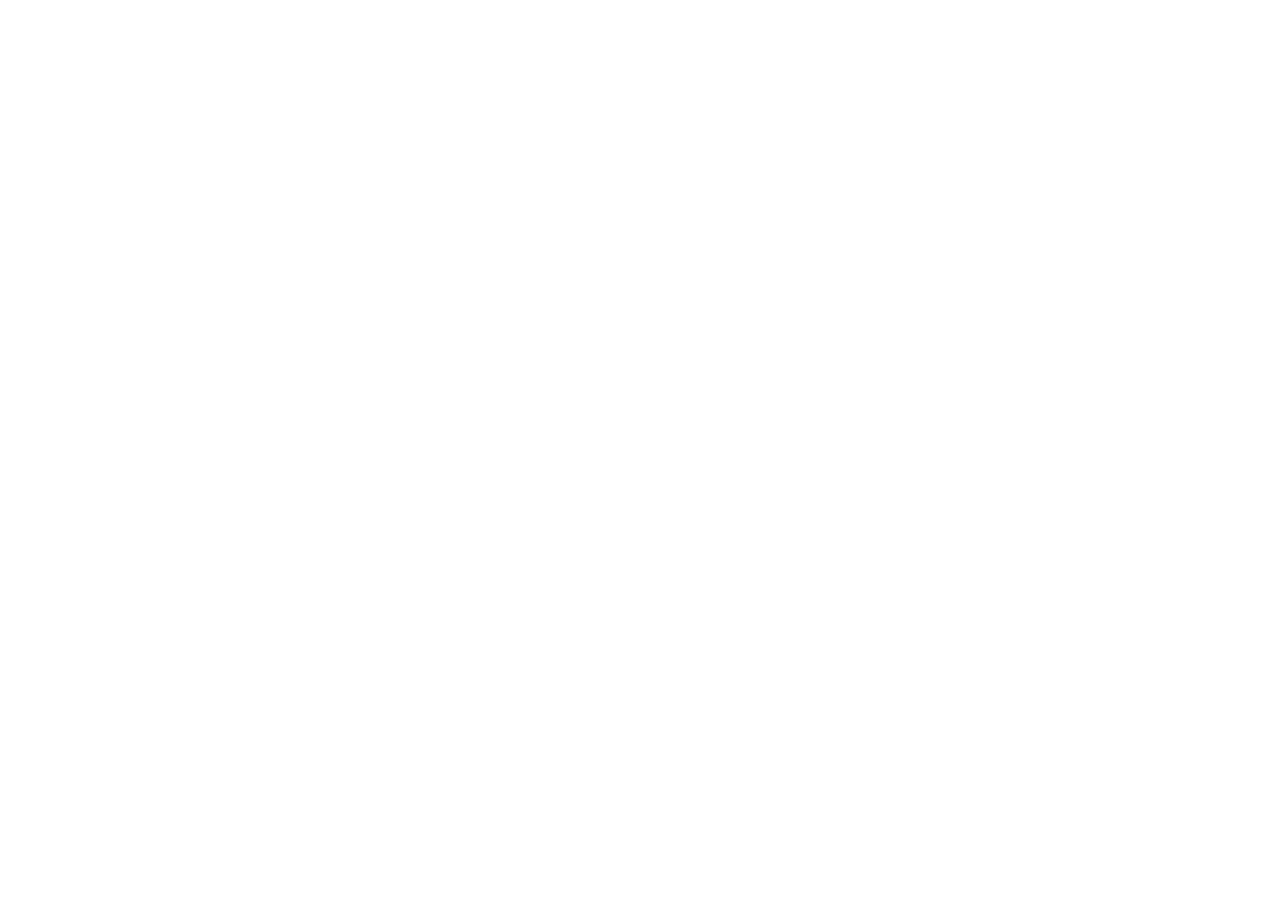
==== index.html @ 1f39a87c "init project" ====
<!DOCTYPE html>
<html lang="en">

<head>
    <meta charset="UTF-8">
    <meta http-equiv="X-UA-Compatible" content="IE=edge">
    <meta name="viewport" content="width=device-width, initial-scale=1.0">
    <title>Document</title>
</head>

<body>

</body>

</html>
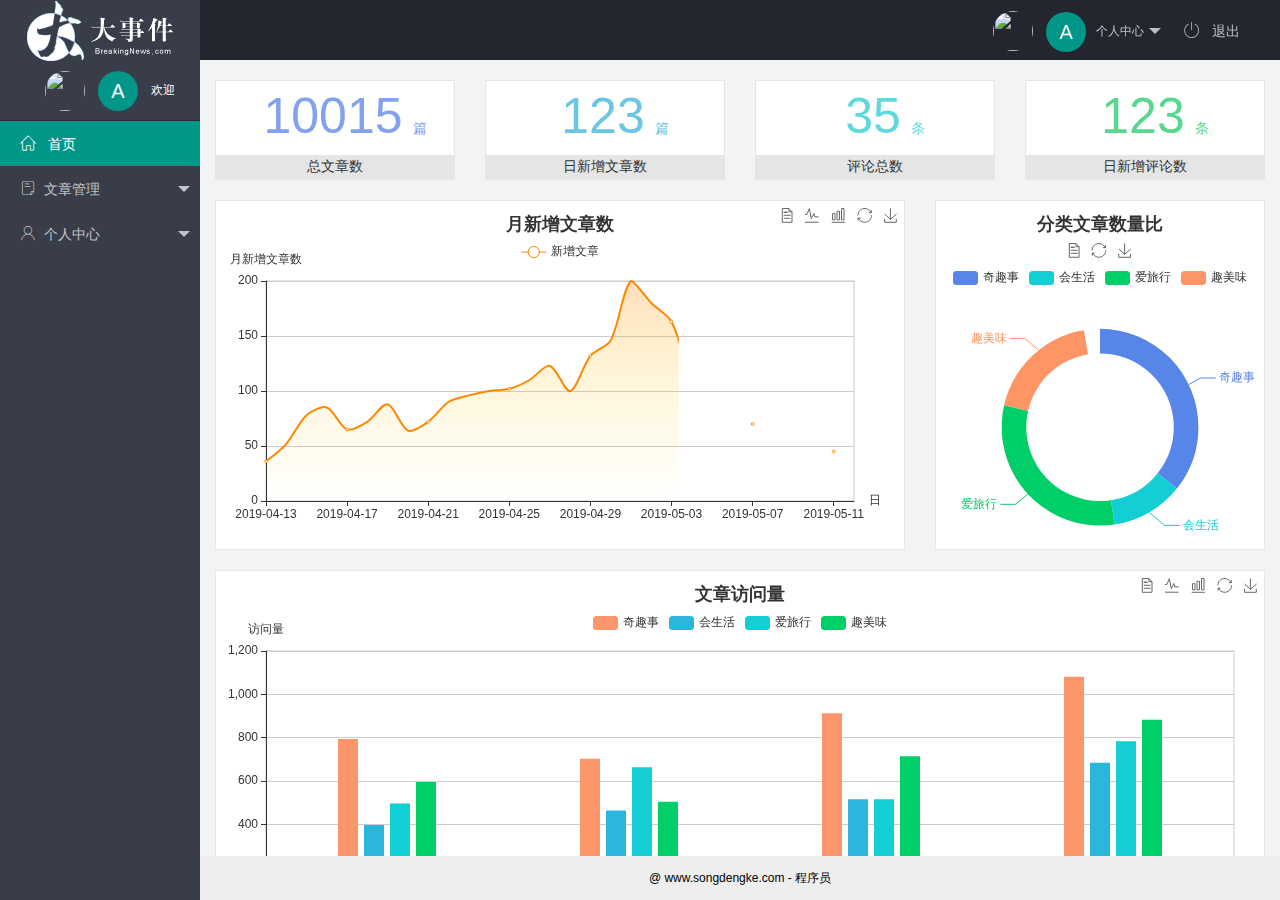
==== commit a8403ad7: "完成了主页功能的开发" ====
--- a/index.html
+++ b/index.html
@@ -5,11 +5,89 @@
     <meta charset="UTF-8">
     <meta http-equiv="X-UA-Compatible" content="IE=edge">
     <meta name="viewport" content="width=device-width, initial-scale=1.0">
-    <title>Document</title>
+    <title>后台主页</title>
+    <!-- 导入layui的样式表 -->
+    <link rel="stylesheet" href="./assets/lib/layui/css/layui.css">
+    <!-- 导入字体图标 -->
+    <link rel="stylesheet" href="./assets/fonts/iconfont.css">
+    <!-- 导入自己的样式表 -->
+    <link rel="stylesheet" href="./assets/css/index.css">
+
 </head>
 
 <body>
+    <div class="layui-layout layui-layout-admin">
+        <div class="layui-header">
+            <div class="layui-logo layui-hide-xs layui-bg-black"><img src="./assets/images/logo.png" alt=""></div>
+            <!-- 头部区域（可配合layui 已有的水平导航） -->
 
+            <ul class="layui-nav layui-layout-right">
+                <li class="layui-nav-item layui-hide layui-show-md-inline-block">
+                    <a href="javascript:;" class="userinfo">
+                        <img src="//tva1.sinaimg.cn/crop.0.0.118.118.180/5db11ff4gw1e77d3nqrv8j203b03cweg.jpg" class="layui-nav-img">
+                        <span class="text-avatar">A</span>个人中心
+
+                    </a>
+                    <dl class="layui-nav-child">
+                        <dd><a href="">基本资料</a></dd>
+                        <dd><a href="">更换头像</a></dd>
+                        <dd><a href="">重置密码</a></dd>
+                    </dl>
+                </li>
+                <li class="layui-nav-item" lay-header-event="menuRight" lay-unselect>
+                    <a href="javascript:;" id="btnLogout"><span class="iconfont icon-tuichu"></span> 退出</a>
+                </li>
+            </ul>
+        </div>
+
+        <div class="layui-side layui-bg-black">
+            <div class="layui-side-scroll">
+                <div class="userinfo">
+                    <img src="//tva1.sinaimg.cn/crop.0.0.118.118.180/5db11ff4gw1e77d3nqrv8j203b03cweg.jpg" class="layui-nav-img">
+                    <span class="text-avatar">A</span>
+                    <span id="welcome">欢迎</span>
+                </div>
+                <!-- 左侧导航区域（可配合layui已有的垂直导航） -->
+                <ul class="layui-nav layui-nav-tree" lay-shrink="all">
+                    <li class="layui-nav-item layui-this"><a href="./home/dashboard.html" target="fm"><span class="iconfont icon-home"> </span>首页</a></li>
+                    <li class="layui-nav-item">
+                        <a class="" href="javascript:;"><span class="iconfont icon-16"></span>文章管理</a>
+                        <dl class="layui-nav-child">
+                            <dd><a href="javascript:;"><i class="layui-icon layui-icon-app"></i>文章类别</a></dd>
+                            <dd><a href="javascript:;"><i class="layui-icon layui-icon-app"></i>文章列表</a></dd>
+                            <dd><a href="javascript:;"><i class="layui-icon layui-icon-app"></i>发布文章</a></dd>
+                        </dl>
+                    </li>
+                    <li class="layui-nav-item">
+                        <a href="javascript:;"><span class="iconfont icon-user"></span>个人中心</a>
+                        <dl class="layui-nav-child">
+                            <dd><a href="javascript:;"><i class="layui-icon layui-icon-username"></i>基本资料</a></dd>
+                            <dd><a href="javascript:;"><i class="layui-icon layui-icon-picture"></i>更换头像</a></dd>
+                            <dd><a href="javascript:;"><i class="layui-icon layui-icon-auz"></i>重置密码</a></dd>
+                        </dl>
+                    </li>
+                </ul>
+            </div>
+        </div>
+
+        <div class="layui-body">
+            <!-- 内容主体区域 -->
+            <iframe name="fm" src="./home/dashboard.html" frameborder="0"></iframe>
+        </div>
+
+        <div class="layui-footer">
+            <!-- 底部固定区域 -->
+            @ www.songdengke.com - 程序员
+        </div>
+    </div>
+    <!-- 导入layui js文件 -->
+    <script src="./assets/lib/layui/layui.all.js"></script>
+    <!-- 导入jquery -->
+    <script src="./assets/lib/jquery.js"></script>
+    <!-- 导入自己封装baseApi -->
+    <script src="./assets/js/baseApi.js"></script>
+    <!-- 导入自己的js文件 -->
+    <script src="./assets/js/index.js"></script>
 </body>
 
 </html>--- a/assets/lib/layui/css/layui.css
+++ b/assets/lib/layui/css/layui.css
@@ -0,0 +1,2 @@
+/** layui-v2.5.5 MIT License By https://www.layui.com */
+ .layui-inline,img{display:inline-block;vertical-align:middle}h1,h2,h3,h4,h5,h6{font-weight:400}.layui-edge,.layui-header,.layui-inline,.layui-main{position:relative}.layui-body,.layui-edge,.layui-elip{overflow:hidden}.layui-btn,.layui-edge,.layui-inline,img{vertical-align:middle}.layui-btn,.layui-disabled,.layui-icon,.layui-unselect{-moz-user-select:none;-webkit-user-select:none;-ms-user-select:none}.layui-elip,.layui-form-checkbox span,.layui-form-pane .layui-form-label{text-overflow:ellipsis;white-space:nowrap}.layui-breadcrumb,.layui-tree-btnGroup{visibility:hidden}blockquote,body,button,dd,div,dl,dt,form,h1,h2,h3,h4,h5,h6,input,li,ol,p,pre,td,textarea,th,ul{margin:0;padding:0;-webkit-tap-highlight-color:rgba(0,0,0,0)}a:active,a:hover{outline:0}img{border:none}li{list-style:none}table{border-collapse:collapse;border-spacing:0}h4,h5,h6{font-size:100%}button,input,optgroup,option,select,textarea{font-family:inherit;font-size:inherit;font-style:inherit;font-weight:inherit;outline:0}pre{white-space:pre-wrap;white-space:-moz-pre-wrap;white-space:-pre-wrap;white-space:-o-pre-wrap;word-wrap:break-word}body{line-height:24px;font:14px Helvetica Neue,Helvetica,PingFang SC,Tahoma,Arial,sans-serif}hr{height:1px;margin:10px 0;border:0;clear:both}a{color:#333;text-decoration:none}a:hover{color:#777}a cite{font-style:normal;*cursor:pointer}.layui-border-box,.layui-border-box *{box-sizing:border-box}.layui-box,.layui-box *{box-sizing:content-box}.layui-clear{clear:both;*zoom:1}.layui-clear:after{content:'\20';clear:both;*zoom:1;display:block;height:0}.layui-inline{*display:inline;*zoom:1}.layui-edge{display:inline-block;width:0;height:0;border-width:6px;border-style:dashed;border-color:transparent}.layui-edge-top{top:-4px;border-bottom-color:#999;border-bottom-style:solid}.layui-edge-right{border-left-color:#999;border-left-style:solid}.layui-edge-bottom{top:2px;border-top-color:#999;border-top-style:solid}.layui-edge-left{border-right-color:#999;border-right-style:solid}.layui-disabled,.layui-disabled:hover{color:#d2d2d2!important;cursor:not-allowed!important}.layui-circle{border-radius:100%}.layui-show{display:block!important}.layui-hide{display:none!important}@font-face{font-family:layui-icon;src:url(../font/iconfont.eot?v=250);src:url(../font/iconfont.eot?v=250#iefix) format('embedded-opentype'),url(../font/iconfont.woff2?v=250) format('woff2'),url(../font/iconfont.woff?v=250) format('woff'),url(../font/iconfont.ttf?v=250) format('truetype'),url(../font/iconfont.svg?v=250#layui-icon) format('svg')}.layui-icon{font-family:layui-icon!important;font-size:16px;font-style:normal;-webkit-font-smoothing:antialiased;-moz-osx-font-smoothing:grayscale}.layui-icon-reply-fill:before{content:"\e611"}.layui-icon-set-fill:before{content:"\e614"}.layui-icon-menu-fill:before{content:"\e60f"}.layui-icon-search:before{content:"\e615"}.layui-icon-share:before{content:"\e641"}.layui-icon-set-sm:before{content:"\e620"}.layui-icon-engine:before{content:"\e628"}.layui-icon-close:before{content:"\1006"}.layui-icon-close-fill:before{content:"\1007"}.layui-icon-chart-screen:before{content:"\e629"}.layui-icon-star:before{content:"\e600"}.layui-icon-circle-dot:before{content:"\e617"}.layui-icon-chat:before{content:"\e606"}.layui-icon-release:before{content:"\e609"}.layui-icon-list:before{content:"\e60a"}.layui-icon-chart:before{content:"\e62c"}.layui-icon-ok-circle:before{content:"\1005"}.layui-icon-layim-theme:before{content:"\e61b"}.layui-icon-table:before{content:"\e62d"}.layui-icon-right:before{content:"\e602"}.layui-icon-left:before{content:"\e603"}.layui-icon-cart-simple:before{content:"\e698"}.layui-icon-face-cry:before{content:"\e69c"}.layui-icon-face-smile:before{content:"\e6af"}.layui-icon-survey:before{content:"\e6b2"}.layui-icon-tree:before{content:"\e62e"}.layui-icon-upload-circle:before{content:"\e62f"}.layui-icon-add-circle:before{content:"\e61f"}.layui-icon-download-circle:before{content:"\e601"}.layui-icon-templeate-1:before{content:"\e630"}.layui-icon-util:before{content:"\e631"}.layui-icon-face-surprised:before{content:"\e664"}.layui-icon-edit:before{content:"\e642"}.layui-icon-speaker:before{content:"\e645"}.layui-icon-down:before{content:"\e61a"}.layui-icon-file:before{content:"\e621"}.layui-icon-layouts:before{content:"\e632"}.layui-icon-rate-half:before{content:"\e6c9"}.layui-icon-add-circle-fine:before{content:"\e608"}.layui-icon-prev-circle:before{content:"\e633"}.layui-icon-read:before{content:"\e705"}.layui-icon-404:before{content:"\e61c"}.layui-icon-carousel:before{content:"\e634"}.layui-icon-help:before{content:"\e607"}.layui-icon-code-circle:before{content:"\e635"}.layui-icon-water:before{content:"\e636"}.layui-icon-username:before{content:"\e66f"}.layui-icon-find-fill:before{content:"\e670"}.layui-icon-about:before{content:"\e60b"}.layui-icon-location:before{content:"\e715"}.layui-icon-up:before{content:"\e619"}.layui-icon-pause:before{content:"\e651"}.layui-icon-date:before{content:"\e637"}.layui-icon-layim-uploadfile:before{content:"\e61d"}.layui-icon-delete:before{content:"\e640"}.layui-icon-play:before{content:"\e652"}.layui-icon-top:before{content:"\e604"}.layui-icon-friends:before{content:"\e612"}.layui-icon-refresh-3:before{content:"\e9aa"}.layui-icon-ok:before{content:"\e605"}.layui-icon-layer:before{content:"\e638"}.layui-icon-face-smile-fine:before{content:"\e60c"}.layui-icon-dollar:before{content:"\e659"}.layui-icon-group:before{content:"\e613"}.layui-icon-layim-download:before{content:"\e61e"}.layui-icon-picture-fine:before{content:"\e60d"}.layui-icon-link:before{content:"\e64c"}.layui-icon-diamond:before{content:"\e735"}.layui-icon-log:before{content:"\e60e"}.layui-icon-rate-solid:before{content:"\e67a"}.layui-icon-fonts-del:before{content:"\e64f"}.layui-icon-unlink:before{content:"\e64d"}.layui-icon-fonts-clear:before{content:"\e639"}.layui-icon-triangle-r:before{content:"\e623"}.layui-icon-circle:before{content:"\e63f"}.layui-icon-radio:before{content:"\e643"}.layui-icon-align-center:before{content:"\e647"}.layui-icon-align-right:before{content:"\e648"}.layui-icon-align-left:before{content:"\e649"}.layui-icon-loading-1:before{content:"\e63e"}.layui-icon-return:before{content:"\e65c"}.layui-icon-fonts-strong:before{content:"\e62b"}.layui-icon-upload:before{content:"\e67c"}.layui-icon-dialogue:before{content:"\e63a"}.layui-icon-video:before{content:"\e6ed"}.layui-icon-headset:before{content:"\e6fc"}.layui-icon-cellphone-fine:before{content:"\e63b"}.layui-icon-add-1:before{content:"\e654"}.layui-icon-face-smile-b:before{content:"\e650"}.layui-icon-fonts-html:before{content:"\e64b"}.layui-icon-form:before{content:"\e63c"}.layui-icon-cart:before{content:"\e657"}.layui-icon-camera-fill:before{content:"\e65d"}.layui-icon-tabs:before{content:"\e62a"}.layui-icon-fonts-code:before{content:"\e64e"}.layui-icon-fire:before{content:"\e756"}.layui-icon-set:before{content:"\e716"}.layui-icon-fonts-u:before{content:"\e646"}.layui-icon-triangle-d:before{content:"\e625"}.layui-icon-tips:before{content:"\e702"}.layui-icon-picture:before{content:"\e64a"}.layui-icon-more-vertical:before{content:"\e671"}.layui-icon-flag:before{content:"\e66c"}.layui-icon-loading:before{content:"\e63d"}.layui-icon-fonts-i:before{content:"\e644"}.layui-icon-refresh-1:before{content:"\e666"}.layui-icon-rmb:before{content:"\e65e"}.layui-icon-home:before{content:"\e68e"}.layui-icon-user:before{content:"\e770"}.layui-icon-notice:before{content:"\e667"}.layui-icon-login-weibo:before{content:"\e675"}.layui-icon-voice:before{content:"\e688"}.layui-icon-upload-drag:before{content:"\e681"}.layui-icon-login-qq:before{content:"\e676"}.layui-icon-snowflake:before{content:"\e6b1"}.layui-icon-file-b:before{content:"\e655"}.layui-icon-template:before{content:"\e663"}.layui-icon-auz:before{content:"\e672"}.layui-icon-console:before{content:"\e665"}.layui-icon-app:before{content:"\e653"}.layui-icon-prev:before{content:"\e65a"}.layui-icon-website:before{content:"\e7ae"}.layui-icon-next:before{content:"\e65b"}.layui-icon-component:before{content:"\e857"}.layui-icon-more:before{content:"\e65f"}.layui-icon-login-wechat:before{content:"\e677"}.layui-icon-shrink-right:before{content:"\e668"}.layui-icon-spread-left:before{content:"\e66b"}.layui-icon-camera:before{content:"\e660"}.layui-icon-note:before{content:"\e66e"}.layui-icon-refresh:before{content:"\e669"}.layui-icon-female:before{content:"\e661"}.layui-icon-male:before{content:"\e662"}.layui-icon-password:before{content:"\e673"}.layui-icon-senior:before{content:"\e674"}.layui-icon-theme:before{content:"\e66a"}.layui-icon-tread:before{content:"\e6c5"}.layui-icon-praise:before{content:"\e6c6"}.layui-icon-star-fill:before{content:"\e658"}.layui-icon-rate:before{content:"\e67b"}.layui-icon-template-1:before{content:"\e656"}.layui-icon-vercode:before{content:"\e679"}.layui-icon-cellphone:before{content:"\e678"}.layui-icon-screen-full:before{content:"\e622"}.layui-icon-screen-restore:before{content:"\e758"}.layui-icon-cols:before{content:"\e610"}.layui-icon-export:before{content:"\e67d"}.layui-icon-print:before{content:"\e66d"}.layui-icon-slider:before{content:"\e714"}.layui-icon-addition:before{content:"\e624"}.layui-icon-subtraction:before{content:"\e67e"}.layui-icon-service:before{content:"\e626"}.layui-icon-transfer:before{content:"\e691"}.layui-main{width:1140px;margin:0 auto}.layui-header{z-index:1000;height:60px}.layui-header a:hover{transition:all .5s;-webkit-transition:all .5s}.layui-side{position:fixed;left:0;top:0;bottom:0;z-index:999;width:200px;overflow-x:hidden}.layui-side-scroll{position:relative;width:220px;height:100%;overflow-x:hidden}.layui-body{position:absolute;left:200px;right:0;top:0;bottom:0;z-index:998;width:auto;overflow-y:auto;box-sizing:border-box}.layui-layout-body{overflow:hidden}.layui-layout-admin .layui-header{background-color:#23262E}.layui-layout-admin .layui-side{top:60px;width:200px;overflow-x:hidden}.layui-layout-admin .layui-body{position:fixed;top:60px;bottom:44px}.layui-layout-admin .layui-main{width:auto;margin:0 15px}.layui-layout-admin .layui-footer{position:fixed;left:200px;right:0;bottom:0;height:44px;line-height:44px;padding:0 15px;background-color:#eee}.layui-layout-admin .layui-logo{position:absolute;left:0;top:0;width:200px;height:100%;line-height:60px;text-align:center;color:#009688;font-size:16px}.layui-layout-admin .layui-header .layui-nav{background:0 0}.layui-layout-left{position:absolute!important;left:200px;top:0}.layui-layout-right{position:absolute!important;right:0;top:0}.layui-container{position:relative;margin:0 auto;padding:0 15px;box-sizing:border-box}.layui-fluid{position:relative;margin:0 auto;padding:0 15px}.layui-row:after,.layui-row:before{content:'';display:block;clear:both}.layui-col-lg1,.layui-col-lg10,.layui-col-lg11,.layui-col-lg12,.layui-col-lg2,.layui-col-lg3,.layui-col-lg4,.layui-col-lg5,.layui-col-lg6,.layui-col-lg7,.layui-col-lg8,.layui-col-lg9,.layui-col-md1,.layui-col-md10,.layui-col-md11,.layui-col-md12,.layui-col-md2,.layui-col-md3,.layui-col-md4,.layui-col-md5,.layui-col-md6,.layui-col-md7,.layui-col-md8,.layui-col-md9,.layui-col-sm1,.layui-col-sm10,.layui-col-sm11,.layui-col-sm12,.layui-col-sm2,.layui-col-sm3,.layui-col-sm4,.layui-col-sm5,.layui-col-sm6,.layui-col-sm7,.layui-col-sm8,.layui-col-sm9,.layui-col-xs1,.layui-col-xs10,.layui-col-xs11,.layui-col-xs12,.layui-col-xs2,.layui-col-xs3,.layui-col-xs4,.layui-col-xs5,.layui-col-xs6,.layui-col-xs7,.layui-col-xs8,.layui-col-xs9{position:relative;display:block;box-sizing:border-box}.layui-col-xs1,.layui-col-xs10,.layui-col-xs11,.layui-col-xs12,.layui-col-xs2,.layui-col-xs3,.layui-col-xs4,.layui-col-xs5,.layui-col-xs6,.layui-col-xs7,.layui-col-xs8,.layui-col-xs9{float:left}.layui-col-xs1{width:8.33333333%}.layui-col-xs2{width:16.66666667%}.layui-col-xs3{width:25%}.layui-col-xs4{width:33.33333333%}.layui-col-xs5{width:41.66666667%}.layui-col-xs6{width:50%}.layui-col-xs7{width:58.33333333%}.layui-col-xs8{width:66.66666667%}.layui-col-xs9{width:75%}.layui-col-xs10{width:83.33333333%}.layui-col-xs11{width:91.66666667%}.layui-col-xs12{width:100%}.layui-col-xs-offset1{margin-left:8.33333333%}.layui-col-xs-offset2{margin-left:16.66666667%}.layui-col-xs-offset3{margin-left:25%}.layui-col-xs-offset4{margin-left:33.33333333%}.layui-col-xs-offset5{margin-left:41.66666667%}.layui-col-xs-offset6{margin-left:50%}.layui-col-xs-offset7{margin-left:58.33333333%}.layui-col-xs-offset8{margin-left:66.66666667%}.layui-col-xs-offset9{margin-left:75%}.layui-col-xs-offset10{margin-left:83.33333333%}.layui-col-xs-offset11{margin-left:91.66666667%}.layui-col-xs-offset12{margin-left:100%}@media screen and (max-width:768px){.layui-hide-xs{display:none!important}.layui-show-xs-block{display:block!important}.layui-show-xs-inline{display:inline!important}.layui-show-xs-inline-block{display:inline-block!important}}@media screen and (min-width:768px){.layui-container{width:750px}.layui-hide-sm{display:none!important}.layui-show-sm-block{display:block!important}.layui-show-sm-inline{display:inline!important}.layui-show-sm-inline-block{display:inline-block!important}.layui-col-sm1,.layui-col-sm10,.layui-col-sm11,.layui-col-sm12,.layui-col-sm2,.layui-col-sm3,.layui-col-sm4,.layui-col-sm5,.layui-col-sm6,.layui-col-sm7,.layui-col-sm8,.layui-col-sm9{float:left}.layui-col-sm1{width:8.33333333%}.layui-col-sm2{width:16.66666667%}.layui-col-sm3{width:25%}.layui-col-sm4{width:33.33333333%}.layui-col-sm5{width:41.66666667%}.layui-col-sm6{width:50%}.layui-col-sm7{width:58.33333333%}.layui-col-sm8{width:66.66666667%}.layui-col-sm9{width:75%}.layui-col-sm10{width:83.33333333%}.layui-col-sm11{width:91.66666667%}.layui-col-sm12{width:100%}.layui-col-sm-offset1{margin-left:8.33333333%}.layui-col-sm-offset2{margin-left:16.66666667%}.layui-col-sm-offset3{margin-left:25%}.layui-col-sm-offset4{margin-left:33.33333333%}.layui-col-sm-offset5{margin-left:41.66666667%}.layui-col-sm-offset6{margin-left:50%}.layui-col-sm-offset7{margin-left:58.33333333%}.layui-col-sm-offset8{margin-left:66.66666667%}.layui-col-sm-offset9{margin-left:75%}.layui-col-sm-offset10{margin-left:83.33333333%}.layui-col-sm-offset11{margin-left:91.66666667%}.layui-col-sm-offset12{margin-left:100%}}@media screen and (min-width:992px){.layui-container{width:970px}.layui-hide-md{display:none!important}.layui-show-md-block{display:block!important}.layui-show-md-inline{display:inline!important}.layui-show-md-inline-block{display:inline-block!important}.layui-col-md1,.layui-col-md10,.layui-col-md11,.layui-col-md12,.layui-col-md2,.layui-col-md3,.layui-col-md4,.layui-col-md5,.layui-col-md6,.layui-col-md7,.layui-col-md8,.layui-col-md9{float:left}.layui-col-md1{width:8.33333333%}.layui-col-md2{width:16.66666667%}.layui-col-md3{width:25%}.layui-col-md4{width:33.33333333%}.layui-col-md5{width:41.66666667%}.layui-col-md6{width:50%}.layui-col-md7{width:58.33333333%}.layui-col-md8{width:66.66666667%}.layui-col-md9{width:75%}.layui-col-md10{width:83.33333333%}.layui-col-md11{width:91.66666667%}.layui-col-md12{width:100%}.layui-col-md-offset1{margin-left:8.33333333%}.layui-col-md-offset2{margin-left:16.66666667%}.layui-col-md-offset3{margin-left:25%}.layui-col-md-offset4{margin-left:33.33333333%}.layui-col-md-offset5{margin-left:41.66666667%}.layui-col-md-offset6{margin-left:50%}.layui-col-md-offset7{margin-left:58.33333333%}.layui-col-md-offset8{margin-left:66.66666667%}.layui-col-md-offset9{margin-left:75%}.layui-col-md-offset10{margin-left:83.33333333%}.layui-col-md-offset11{margin-left:91.66666667%}.layui-col-md-offset12{margin-left:100%}}@media screen and (min-width:1200px){.layui-container{width:1170px}.layui-hide-lg{display:none!important}.layui-show-lg-block{display:block!important}.layui-show-lg-inline{display:inline!important}.layui-show-lg-inline-block{display:inline-block!important}.layui-col-lg1,.layui-col-lg10,.layui-col-lg11,.layui-col-lg12,.layui-col-lg2,.layui-col-lg3,.layui-col-lg4,.layui-col-lg5,.layui-col-lg6,.layui-col-lg7,.layui-col-lg8,.layui-col-lg9{float:left}.layui-col-lg1{width:8.33333333%}.layui-col-lg2{width:16.66666667%}.layui-col-lg3{width:25%}.layui-col-lg4{width:33.33333333%}.layui-col-lg5{width:41.66666667%}.layui-col-lg6{width:50%}.layui-col-lg7{width:58.33333333%}.layui-col-lg8{width:66.66666667%}.layui-col-lg9{width:75%}.layui-col-lg10{width:83.33333333%}.layui-col-lg11{width:91.66666667%}.layui-col-lg12{width:100%}.layui-col-lg-offset1{margin-left:8.33333333%}.layui-col-lg-offset2{margin-left:16.66666667%}.layui-col-lg-offset3{margin-left:25%}.layui-col-lg-offset4{margin-left:33.33333333%}.layui-col-lg-offset5{margin-left:41.66666667%}.layui-col-lg-offset6{margin-left:50%}.layui-col-lg-offset7{margin-left:58.33333333%}.layui-col-lg-offset8{margin-left:66.66666667%}.layui-col-lg-offset9{margin-left:75%}.layui-col-lg-offset10{margin-left:83.33333333%}.layui-col-lg-offset11{margin-left:91.66666667%}.layui-col-lg-offset12{margin-left:100%}}.layui-col-space1{margin:-.5px}.layui-col-space1>*{padding:.5px}.layui-col-space3{margin:-1.5px}.layui-col-space3>*{padding:1.5px}.layui-col-space5{margin:-2.5px}.layui-col-space5>*{padding:2.5px}.layui-col-space8{margin:-3.5px}.layui-col-space8>*{padding:3.5px}.layui-col-space10{margin:-5px}.layui-col-space10>*{padding:5px}.layui-col-space12{margin:-6px}.layui-col-space12>*{padding:6px}.layui-col-space15{margin:-7.5px}.layui-col-space15>*{padding:7.5px}.layui-col-space18{margin:-9px}.layui-col-space18>*{padding:9px}.layui-col-space20{margin:-10px}.layui-col-space20>*{padding:10px}.layui-col-space22{margin:-11px}.layui-col-space22>*{padding:11px}.layui-col-space25{margin:-12.5px}.layui-col-space25>*{padding:12.5px}.layui-col-space30{margin:-15px}.layui-col-space30>*{padding:15px}.layui-btn,.layui-input,.layui-select,.layui-textarea,.layui-upload-button{outline:0;-webkit-appearance:none;transition:all .3s;-webkit-transition:all .3s;box-sizing:border-box}.layui-elem-quote{margin-bottom:10px;padding:15px;line-height:22px;border-left:5px solid #009688;border-radius:0 2px 2px 0;background-color:#f2f2f2}.layui-quote-nm{border-style:solid;border-width:1px 1px 1px 5px;background:0 0}.layui-elem-field{margin-bottom:10px;padding:0;border-width:1px;border-style:solid}.layui-elem-field legend{margin-left:20px;padding:0 10px;font-size:20px;font-weight:300}.layui-field-title{margin:10px 0 20px;border-width:1px 0 0}.layui-field-box{padding:10px 15px}.layui-field-title .layui-field-box{padding:10px 0}.layui-progress{position:relative;height:6px;border-radius:20px;background-color:#e2e2e2}.layui-progress-bar{position:absolute;left:0;top:0;width:0;max-width:100%;height:6px;border-radius:20px;text-align:right;background-color:#5FB878;transition:all .3s;-webkit-transition:all .3s}.layui-progress-big,.layui-progress-big .layui-progress-bar{height:18px;line-height:18px}.layui-progress-text{position:relative;top:-20px;line-height:18px;font-size:12px;color:#666}.layui-progress-big .layui-progress-text{position:static;padding:0 10px;color:#fff}.layui-collapse{border-width:1px;border-style:solid;border-radius:2px}.layui-colla-content,.layui-colla-item{border-top-width:1px;border-top-style:solid}.layui-colla-item:first-child{border-top:none}.layui-colla-title{position:relative;height:42px;line-height:42px;padding:0 15px 0 35px;color:#333;background-color:#f2f2f2;cursor:pointer;font-size:14px;overflow:hidden}.layui-colla-content{display:none;padding:10px 15px;line-height:22px;color:#666}.layui-colla-icon{position:absolute;left:15px;top:0;font-size:14px}.layui-card{margin-bottom:15px;border-radius:2px;background-color:#fff;box-shadow:0 1px 2px 0 rgba(0,0,0,.05)}.layui-card:last-child{margin-bottom:0}.layui-card-header{position:relative;height:42px;line-height:42px;padding:0 15px;border-bottom:1px solid #f6f6f6;color:#333;border-radius:2px 2px 0 0;font-size:14px}.layui-bg-black,.layui-bg-blue,.layui-bg-cyan,.layui-bg-green,.layui-bg-orange,.layui-bg-red{color:#fff!important}.layui-card-body{position:relative;padding:10px 15px;line-height:24px}.layui-card-body[pad15]{padding:15px}.layui-card-body[pad20]{padding:20px}.layui-card-body .layui-table{margin:5px 0}.layui-card .layui-tab{margin:0}.layui-panel-window{position:relative;padding:15px;border-radius:0;border-top:5px solid #E6E6E6;background-color:#fff}.layui-auxiliar-moving{position:fixed;left:0;right:0;top:0;bottom:0;width:100%;height:100%;background:0 0;z-index:9999999999}.layui-form-label,.layui-form-mid,.layui-form-select,.layui-input-block,.layui-input-inline,.layui-textarea{position:relative}.layui-bg-red{background-color:#FF5722!important}.layui-bg-orange{background-color:#FFB800!important}.layui-bg-green{background-color:#009688!important}.layui-bg-cyan{background-color:#2F4056!important}.layui-bg-blue{background-color:#1E9FFF!important}.layui-bg-black{background-color:#393D49!important}.layui-bg-gray{background-color:#eee!important;color:#666!important}.layui-badge-rim,.layui-colla-content,.layui-colla-item,.layui-collapse,.layui-elem-field,.layui-form-pane .layui-form-item[pane],.layui-form-pane .layui-form-label,.layui-input,.layui-layedit,.layui-layedit-tool,.layui-quote-nm,.layui-select,.layui-tab-bar,.layui-tab-card,.layui-tab-title,.layui-tab-title .layui-this:after,.layui-textarea{border-color:#e6e6e6}.layui-timeline-item:before,hr{background-color:#e6e6e6}.layui-text{line-height:22px;font-size:14px;color:#666}.layui-text h1,.layui-text h2,.layui-text h3{font-weight:500;color:#333}.layui-text h1{font-size:30px}.layui-text h2{font-size:24px}.layui-text h3{font-size:18px}.layui-text a:not(.layui-btn){color:#01AAED}.layui-text a:not(.layui-btn):hover{text-decoration:underline}.layui-text ul{padding:5px 0 5px 15px}.layui-text ul li{margin-top:5px;list-style-type:disc}.layui-text em,.layui-word-aux{color:#999!important;padding:0 5px!important}.layui-btn{display:inline-block;height:38px;line-height:38px;padding:0 18px;background-color:#009688;color:#fff;white-space:nowrap;text-align:center;font-size:14px;border:none;border-radius:2px;cursor:pointer}.layui-btn:hover{opacity:.8;filter:alpha(opacity=80);color:#fff}.layui-btn:active{opacity:1;filter:alpha(opacity=100)}.layui-btn+.layui-btn{margin-left:10px}.layui-btn-container{font-size:0}.layui-btn-container .layui-btn{margin-right:10px;margin-bottom:10px}.layui-btn-container .layui-btn+.layui-btn{margin-left:0}.layui-table .layui-btn-container .layui-btn{margin-bottom:9px}.layui-btn-radius{border-radius:100px}.layui-btn .layui-icon{margin-right:3px;font-size:18px;vertical-align:bottom;vertical-align:middle\9}.layui-btn-primary{border:1px solid #C9C9C9;background-color:#fff;color:#555}.layui-btn-primary:hover{border-color:#009688;color:#333}.layui-btn-normal{background-color:#1E9FFF}.layui-btn-warm{background-color:#FFB800}.layui-btn-danger{background-color:#FF5722}.layui-btn-checked{background-color:#5FB878}.layui-btn-disabled,.layui-btn-disabled:active,.layui-btn-disabled:hover{border:1px solid #e6e6e6;background-color:#FBFBFB;color:#C9C9C9;cursor:not-allowed;opacity:1}.layui-btn-lg{height:44px;line-height:44px;padding:0 25px;font-size:16px}.layui-btn-sm{height:30px;line-height:30px;padding:0 10px;font-size:12px}.layui-btn-sm i{font-size:16px!important}.layui-btn-xs{height:22px;line-height:22px;padding:0 5px;font-size:12px}.layui-btn-xs i{font-size:14px!important}.layui-btn-group{display:inline-block;vertical-align:middle;font-size:0}.layui-btn-group .layui-btn{margin-left:0!important;margin-right:0!important;border-left:1px solid rgba(255,255,255,.5);border-radius:0}.layui-btn-group .layui-btn-primary{border-left:none}.layui-btn-group .layui-btn-primary:hover{border-color:#C9C9C9;color:#009688}.layui-btn-group .layui-btn:first-child{border-left:none;border-radius:2px 0 0 2px}.layui-btn-group .layui-btn-primary:first-child{border-left:1px solid #c9c9c9}.layui-btn-group .layui-btn:last-child{border-radius:0 2px 2px 0}.layui-btn-group .layui-btn+.layui-btn{margin-left:0}.layui-btn-group+.layui-btn-group{margin-left:10px}.layui-btn-fluid{width:100%}.layui-input,.layui-select,.layui-textarea{height:38px;line-height:1.3;line-height:38px\9;border-width:1px;border-style:solid;background-color:#fff;border-radius:2px}.layui-input::-webkit-input-placeholder,.layui-select::-webkit-input-placeholder,.layui-textarea::-webkit-input-placeholder{line-height:1.3}.layui-input,.layui-textarea{display:block;width:100%;padding-left:10px}.layui-input:hover,.layui-textarea:hover{border-color:#D2D2D2!important}.layui-input:focus,.layui-textarea:focus{border-color:#C9C9C9!important}.layui-textarea{min-height:100px;height:auto;line-height:20px;padding:6px 10px;resize:vertical}.layui-select{padding:0 10px}.layui-form input[type=checkbox],.layui-form input[type=radio],.layui-form select{display:none}.layui-form [lay-ignore]{display:initial}.layui-form-item{margin-bottom:15px;clear:both;*zoom:1}.layui-form-item:after{content:'\20';clear:both;*zoom:1;display:block;height:0}.layui-form-label{float:left;display:block;padding:9px 15px;width:80px;font-weight:400;line-height:20px;text-align:right}.layui-form-label-col{display:block;float:none;padding:9px 0;line-height:20px;text-align:left}.layui-form-item .layui-inline{margin-bottom:5px;margin-right:10px}.layui-input-block{margin-left:110px;min-height:36px}.layui-input-inline{display:inline-block;vertical-align:middle}.layui-form-item .layui-input-inline{float:left;width:190px;margin-right:10px}.layui-form-text .layui-input-inline{width:auto}.layui-form-mid{float:left;display:block;padding:9px 0!important;line-height:20px;margin-right:10px}.layui-form-danger+.layui-form-select .layui-input,.layui-form-danger:focus{border-color:#FF5722!important}.layui-form-select .layui-input{padding-right:30px;cursor:pointer}.layui-form-select .layui-edge{position:absolute;right:10px;top:50%;margin-top:-3px;cursor:pointer;border-width:6px;border-top-color:#c2c2c2;border-top-style:solid;transition:all .3s;-webkit-transition:all .3s}.layui-form-select dl{display:none;position:absolute;left:0;top:42px;padding:5px 0;z-index:899;min-width:100%;border:1px solid #d2d2d2;max-height:300px;overflow-y:auto;background-color:#fff;border-radius:2px;box-shadow:0 2px 4px rgba(0,0,0,.12);box-sizing:border-box}.layui-form-select dl dd,.layui-form-select dl dt{padding:0 10px;line-height:36px;white-space:nowrap;overflow:hidden;text-overflow:ellipsis}.layui-form-select dl dt{font-size:12px;color:#999}.layui-form-select dl dd{cursor:pointer}.layui-form-select dl dd:hover{background-color:#f2f2f2;-webkit-transition:.5s all;transition:.5s all}.layui-form-select .layui-select-group dd{padding-left:20px}.layui-form-select dl dd.layui-select-tips{padding-left:10px!important;color:#999}.layui-form-select dl dd.layui-this{background-color:#5FB878;color:#fff}.layui-form-checkbox,.layui-form-select dl dd.layui-disabled{background-color:#fff}.layui-form-selected dl{display:block}.layui-form-checkbox,.layui-form-checkbox *,.layui-form-switch{display:inline-block;vertical-align:middle}.layui-form-selected .layui-edge{margin-top:-9px;-webkit-transform:rotate(180deg);transform:rotate(180deg);margin-top:-3px\9}:root .layui-form-selected .layui-edge{margin-top:-9px\0/IE9}.layui-form-selectup dl{top:auto;bottom:42px}.layui-select-none{margin:5px 0;text-align:center;color:#999}.layui-select-disabled .layui-disabled{border-color:#eee!important}.layui-select-disabled .layui-edge{border-top-color:#d2d2d2}.layui-form-checkbox{position:relative;height:30px;line-height:30px;margin-right:10px;padding-right:30px;cursor:pointer;font-size:0;-webkit-transition:.1s linear;transition:.1s linear;box-sizing:border-box}.layui-form-checkbox span{padding:0 10px;height:100%;font-size:14px;border-radius:2px 0 0 2px;background-color:#d2d2d2;color:#fff;overflow:hidden}.layui-form-checkbox:hover span{background-color:#c2c2c2}.layui-form-checkbox i{position:absolute;right:0;top:0;width:30px;height:28px;border:1px solid #d2d2d2;border-left:none;border-radius:0 2px 2px 0;color:#fff;font-size:20px;text-align:center}.layui-form-checkbox:hover i{border-color:#c2c2c2;color:#c2c2c2}.layui-form-checked,.layui-form-checked:hover{border-color:#5FB878}.layui-form-checked span,.layui-form-checked:hover span{background-color:#5FB878}.layui-form-checked i,.layui-form-checked:hover i{color:#5FB878}.layui-form-item .layui-form-checkbox{margin-top:4px}.layui-form-checkbox[lay-skin=primary]{height:auto!important;line-height:normal!important;min-width:18px;min-height:18px;border:none!important;margin-right:0;padding-left:28px;padding-right:0;background:0 0}.layui-form-checkbox[lay-skin=primary] span{padding-left:0;padding-right:15px;line-height:18px;background:0 0;color:#666}.layui-form-checkbox[lay-skin=primary] i{right:auto;left:0;width:16px;height:16px;line-height:16px;border:1px solid #d2d2d2;font-size:12px;border-radius:2px;background-color:#fff;-webkit-transition:.1s linear;transition:.1s linear}.layui-form-checkbox[lay-skin=primary]:hover i{border-color:#5FB878;color:#fff}.layui-form-checked[lay-skin=primary] i{border-color:#5FB878!important;background-color:#5FB878;color:#fff}.layui-checkbox-disbaled[lay-skin=primary] span{background:0 0!important;color:#c2c2c2}.layui-checkbox-disbaled[lay-skin=primary]:hover i{border-color:#d2d2d2}.layui-form-item .layui-form-checkbox[lay-skin=primary]{margin-top:10px}.layui-form-switch{position:relative;height:22px;line-height:22px;min-width:35px;padding:0 5px;margin-top:8px;border:1px solid #d2d2d2;border-radius:20px;cursor:pointer;background-color:#fff;-webkit-transition:.1s linear;transition:.1s linear}.layui-form-switch i{position:absolute;left:5px;top:3px;width:16px;height:16px;border-radius:20px;background-color:#d2d2d2;-webkit-transition:.1s linear;transition:.1s linear}.layui-form-switch em{position:relative;top:0;width:25px;margin-left:21px;padding:0!important;text-align:center!important;color:#999!important;font-style:normal!important;font-size:12px}.layui-form-onswitch{border-color:#5FB878;background-color:#5FB878}.layui-checkbox-disbaled,.layui-checkbox-disbaled i{border-color:#e2e2e2!important}.layui-form-onswitch i{left:100%;margin-left:-21px;background-color:#fff}.layui-form-onswitch em{margin-left:5px;margin-right:21px;color:#fff!important}.layui-checkbox-disbaled span{background-color:#e2e2e2!important}.layui-checkbox-disbaled:hover i{color:#fff!important}[lay-radio]{display:none}.layui-form-radio,.layui-form-radio *{display:inline-block;vertical-align:middle}.layui-form-radio{line-height:28px;margin:6px 10px 0 0;padding-right:10px;cursor:pointer;font-size:0}.layui-form-radio *{font-size:14px}.layui-form-radio>i{margin-right:8px;font-size:22px;color:#c2c2c2}.layui-form-radio>i:hover,.layui-form-radioed>i{color:#5FB878}.layui-radio-disbaled>i{color:#e2e2e2!important}.layui-form-pane .layui-form-label{width:110px;padding:8px 15px;height:38px;line-height:20px;border-width:1px;border-style:solid;border-radius:2px 0 0 2px;text-align:center;background-color:#FBFBFB;overflow:hidden;box-sizing:border-box}.layui-form-pane .layui-input-inline{margin-left:-1px}.layui-form-pane .layui-input-block{margin-left:110px;left:-1px}.layui-form-pane .layui-input{border-radius:0 2px 2px 0}.layui-form-pane .layui-form-text .layui-form-label{float:none;width:100%;border-radius:2px;box-sizing:border-box;text-align:left}.layui-form-pane .layui-form-text .layui-input-inline{display:block;margin:0;top:-1px;clear:both}.layui-form-pane .layui-form-text .layui-input-block{margin:0;left:0;top:-1px}.layui-form-pane .layui-form-text .layui-textarea{min-height:100px;border-radius:0 0 2px 2px}.layui-form-pane .layui-form-checkbox{margin:4px 0 4px 10px}.layui-form-pane .layui-form-radio,.layui-form-pane .layui-form-switch{margin-top:6px;margin-left:10px}.layui-form-pane .layui-form-item[pane]{position:relative;border-width:1px;border-style:solid}.layui-form-pane .layui-form-item[pane] .layui-form-label{position:absolute;left:0;top:0;height:100%;border-width:0 1px 0 0}.layui-form-pane .layui-form-item[pane] .layui-input-inline{margin-left:110px}@media screen and (max-width:450px){.layui-form-item .layui-form-label{text-overflow:ellipsis;overflow:hidden;white-space:nowrap}.layui-form-item .layui-inline{display:block;margin-right:0;margin-bottom:20px;clear:both}.layui-form-item .layui-inline:after{content:'\20';clear:both;display:block;height:0}.layui-form-item .layui-input-inline{display:block;float:none;left:-3px;width:auto;margin:0 0 10px 112px}.layui-form-item .layui-input-inline+.layui-form-mid{margin-left:110px;top:-5px;padding:0}.layui-form-item .layui-form-checkbox{margin-right:5px;margin-bottom:5px}}.layui-layedit{border-width:1px;border-style:solid;border-radius:2px}.layui-layedit-tool{padding:3px 5px;border-bottom-width:1px;border-bottom-style:solid;font-size:0}.layedit-tool-fixed{position:fixed;top:0;border-top:1px solid #e2e2e2}.layui-layedit-tool .layedit-tool-mid,.layui-layedit-tool .layui-icon{display:inline-block;vertical-align:middle;text-align:center;font-size:14px}.layui-layedit-tool .layui-icon{position:relative;width:32px;height:30px;line-height:30px;margin:3px 5px;color:#777;cursor:pointer;border-radius:2px}.layui-layedit-tool .layui-icon:hover{color:#393D49}.layui-layedit-tool .layui-icon:active{color:#000}.layui-layedit-tool .layedit-tool-active{background-color:#e2e2e2;color:#000}.layui-layedit-tool .layui-disabled,.layui-layedit-tool .layui-disabled:hover{color:#d2d2d2;cursor:not-allowed}.layui-layedit-tool .layedit-tool-mid{width:1px;height:18px;margin:0 10px;background-color:#d2d2d2}.layedit-tool-html{width:50px!important;font-size:30px!important}.layedit-tool-b,.layedit-tool-code,.layedit-tool-help{font-size:16px!important}.layedit-tool-d,.layedit-tool-face,.layedit-tool-image,.layedit-tool-unlink{font-size:18px!important}.layedit-tool-image input{position:absolute;font-size:0;left:0;top:0;width:100%;height:100%;opacity:.01;filter:Alpha(opacity=1);cursor:pointer}.layui-layedit-iframe iframe{display:block;width:100%}#LAY_layedit_code{overflow:hidden}.layui-laypage{display:inline-block;*display:inline;*zoom:1;vertical-align:middle;margin:10px 0;font-size:0}.layui-laypage>a:first-child,.layui-laypage>a:first-child em{border-radius:2px 0 0 2px}.layui-laypage>a:last-child,.layui-laypage>a:last-child em{border-radius:0 2px 2px 0}.layui-laypage>:first-child{margin-left:0!important}.layui-laypage>:last-child{margin-right:0!important}.layui-laypage a,.layui-laypage button,.layui-laypage input,.layui-laypage select,.layui-laypage span{border:1px solid #e2e2e2}.layui-laypage a,.layui-laypage span{display:inline-block;*display:inline;*zoom:1;vertical-align:middle;padding:0 15px;height:28px;line-height:28px;margin:0 -1px 5px 0;background-color:#fff;color:#333;font-size:12px}.layui-flow-more a *,.layui-laypage input,.layui-table-view select[lay-ignore]{display:inline-block}.layui-laypage a:hover{color:#009688}.layui-laypage em{font-style:normal}.layui-laypage .layui-laypage-spr{color:#999;font-weight:700}.layui-laypage a{text-decoration:none}.layui-laypage .layui-laypage-curr{position:relative}.layui-laypage .layui-laypage-curr em{position:relative;color:#fff}.layui-laypage .layui-laypage-curr .layui-laypage-em{position:absolute;left:-1px;top:-1px;padding:1px;width:100%;height:100%;background-color:#009688}.layui-laypage-em{border-radius:2px}.layui-laypage-next em,.layui-laypage-prev em{font-family:Sim sun;font-size:16px}.layui-laypage .layui-laypage-count,.layui-laypage .layui-laypage-limits,.layui-laypage .layui-laypage-refresh,.layui-laypage .layui-laypage-skip{margin-left:10px;margin-right:10px;padding:0;border:none}.layui-laypage .layui-laypage-limits,.layui-laypage .layui-laypage-refresh{vertical-align:top}.layui-laypage .layui-laypage-refresh i{font-size:18px;cursor:pointer}.layui-laypage select{height:22px;padding:3px;border-radius:2px;cursor:pointer}.layui-laypage .layui-laypage-skip{height:30px;line-height:30px;color:#999}.layui-laypage button,.layui-laypage input{height:30px;line-height:30px;border-radius:2px;vertical-align:top;background-color:#fff;box-sizing:border-box}.layui-laypage input{width:40px;margin:0 10px;padding:0 3px;text-align:center}.layui-laypage input:focus,.layui-laypage select:focus{border-color:#009688!important}.layui-laypage button{margin-left:10px;padding:0 10px;cursor:pointer}.layui-table,.layui-table-view{margin:10px 0}.layui-flow-more{margin:10px 0;text-align:center;color:#999;font-size:14px}.layui-flow-more a{height:32px;line-height:32px}.layui-flow-more a *{vertical-align:top}.layui-flow-more a cite{padding:0 20px;border-radius:3px;background-color:#eee;color:#333;font-style:normal}.layui-flow-more a cite:hover{opacity:.8}.layui-flow-more a i{font-size:30px;color:#737383}.layui-table{width:100%;background-color:#fff;color:#666}.layui-table tr{transition:all .3s;-webkit-transition:all .3s}.layui-table th{text-align:left;font-weight:400}.layui-table tbody tr:hover,.layui-table thead tr,.layui-table-click,.layui-table-header,.layui-table-hover,.layui-table-mend,.layui-table-patch,.layui-table-tool,.layui-table-total,.layui-table-total tr,.layui-table[lay-even] tr:nth-child(even){background-color:#f2f2f2}.layui-table td,.layui-table th,.layui-table-col-set,.layui-table-fixed-r,.layui-table-grid-down,.layui-table-header,.layui-table-page,.layui-table-tips-main,.layui-table-tool,.layui-table-total,.layui-table-view,.layui-table[lay-skin=line],.layui-table[lay-skin=row]{border-width:1px;border-style:solid;border-color:#e6e6e6}.layui-table td,.layui-table th{position:relative;padding:9px 15px;min-height:20px;line-height:20px;font-size:14px}.layui-table[lay-skin=line] td,.layui-table[lay-skin=line] th{border-width:0 0 1px}.layui-table[lay-skin=row] td,.layui-table[lay-skin=row] th{border-width:0 1px 0 0}.layui-table[lay-skin=nob] td,.layui-table[lay-skin=nob] th{border:none}.layui-table img{max-width:100px}.layui-table[lay-size=lg] td,.layui-table[lay-size=lg] th{padding:15px 30px}.layui-table-view .layui-table[lay-size=lg] .layui-table-cell{height:40px;line-height:40px}.layui-table[lay-size=sm] td,.layui-table[lay-size=sm] th{font-size:12px;padding:5px 10px}.layui-table-view .layui-table[lay-size=sm] .layui-table-cell{height:20px;line-height:20px}.layui-table[lay-data]{display:none}.layui-table-box{position:relative;overflow:hidden}.layui-table-view .layui-table{position:relative;width:auto;margin:0}.layui-table-view .layui-table[lay-skin=line]{border-width:0 1px 0 0}.layui-table-view .layui-table[lay-skin=row]{border-width:0 0 1px}.layui-table-view .layui-table td,.layui-table-view .layui-table th{padding:5px 0;border-top:none;border-left:none}.layui-table-view .layui-table th.layui-unselect .layui-table-cell span{cursor:pointer}.layui-table-view .layui-table td{cursor:default}.layui-table-view .layui-table td[data-edit=text]{cursor:text}.layui-table-view .layui-form-checkbox[lay-skin=primary] i{width:18px;height:18px}.layui-table-view .layui-form-radio{line-height:0;padding:0}.layui-table-view .layui-form-radio>i{margin:0;font-size:20px}.layui-table-init{position:absolute;left:0;top:0;width:100%;height:100%;text-align:center;z-index:110}.layui-table-init .layui-icon{position:absolute;left:50%;top:50%;margin:-15px 0 0 -15px;font-size:30px;color:#c2c2c2}.layui-table-header{border-width:0 0 1px;overflow:hidden}.layui-table-header .layui-table{margin-bottom:-1px}.layui-table-tool .layui-inline[lay-event]{position:relative;width:26px;height:26px;padding:5px;line-height:16px;margin-right:10px;text-align:center;color:#333;border:1px solid #ccc;cursor:pointer;-webkit-transition:.5s all;transition:.5s all}.layui-table-tool .layui-inline[lay-event]:hover{border:1px solid #999}.layui-table-tool-temp{padding-right:120px}.layui-table-tool-self{position:absolute;right:17px;top:10px}.layui-table-tool .layui-table-tool-self .layui-inline[lay-event]{margin:0 0 0 10px}.layui-table-tool-panel{position:absolute;top:29px;left:-1px;padding:5px 0;min-width:150px;min-height:40px;border:1px solid #d2d2d2;text-align:left;overflow-y:auto;background-color:#fff;box-shadow:0 2px 4px rgba(0,0,0,.12)}.layui-table-cell,.layui-table-tool-panel li{overflow:hidden;text-overflow:ellipsis;white-space:nowrap}.layui-table-tool-panel li{padding:0 10px;line-height:30px;-webkit-transition:.5s all;transition:.5s all}.layui-table-tool-panel li .layui-form-checkbox[lay-skin=primary]{width:100%;padding-left:28px}.layui-table-tool-panel li:hover{background-color:#f2f2f2}.layui-table-tool-panel li .layui-form-checkbox[lay-skin=primary] i{position:absolute;left:0;top:0}.layui-table-tool-panel li .layui-form-checkbox[lay-skin=primary] span{padding:0}.layui-table-tool .layui-table-tool-self .layui-table-tool-panel{left:auto;right:-1px}.layui-table-col-set{position:absolute;right:0;top:0;width:20px;height:100%;border-width:0 0 0 1px;background-color:#fff}.layui-table-sort{width:10px;height:20px;margin-left:5px;cursor:pointer!important}.layui-table-sort .layui-edge{position:absolute;left:5px;border-width:5px}.layui-table-sort .layui-table-sort-asc{top:3px;border-top:none;border-bottom-style:solid;border-bottom-color:#b2b2b2}.layui-table-sort .layui-table-sort-asc:hover{border-bottom-color:#666}.layui-table-sort .layui-table-sort-desc{bottom:5px;border-bottom:none;border-top-style:solid;border-top-color:#b2b2b2}.layui-table-sort .layui-table-sort-desc:hover{border-top-color:#666}.layui-table-sort[lay-sort=asc] .layui-table-sort-asc{border-bottom-color:#000}.layui-table-sort[lay-sort=desc] .layui-table-sort-desc{border-top-color:#000}.layui-table-cell{height:28px;line-height:28px;padding:0 15px;position:relative;box-sizing:border-box}.layui-table-cell .layui-form-checkbox[lay-skin=primary]{top:-1px;padding:0}.layui-table-cell .layui-table-link{color:#01AAED}.laytable-cell-checkbox,.laytable-cell-numbers,.laytable-cell-radio,.laytable-cell-space{padding:0;text-align:center}.layui-table-body{position:relative;overflow:auto;margin-right:-1px;margin-bottom:-1px}.layui-table-body .layui-none{line-height:26px;padding:15px;text-align:center;color:#999}.layui-table-fixed{position:absolute;left:0;top:0;z-index:101}.layui-table-fixed .layui-table-body{overflow:hidden}.layui-table-fixed-l{box-shadow:0 -1px 8px rgba(0,0,0,.08)}.layui-table-fixed-r{left:auto;right:-1px;border-width:0 0 0 1px;box-shadow:-1px 0 8px rgba(0,0,0,.08)}.layui-table-fixed-r .layui-table-header{position:relative;overflow:visible}.layui-table-mend{position:absolute;right:-49px;top:0;height:100%;width:50px}.layui-table-tool{position:relative;z-index:890;width:100%;min-height:50px;line-height:30px;padding:10px 15px;border-width:0 0 1px}.layui-table-tool .layui-btn-container{margin-bottom:-10px}.layui-table-page,.layui-table-total{border-width:1px 0 0;margin-bottom:-1px;overflow:hidden}.layui-table-page{position:relative;width:100%;padding:7px 7px 0;height:41px;font-size:12px;white-space:nowrap}.layui-table-page>div{height:26px}.layui-table-page .layui-laypage{margin:0}.layui-table-page .layui-laypage a,.layui-table-page .layui-laypage span{height:26px;line-height:26px;margin-bottom:10px;border:none;background:0 0}.layui-table-page .layui-laypage a,.layui-table-page .layui-laypage span.layui-laypage-curr{padding:0 12px}.layui-table-page .layui-laypage span{margin-left:0;padding:0}.layui-table-page .layui-laypage .layui-laypage-prev{margin-left:-7px!important}.layui-table-page .layui-laypage .layui-laypage-curr .layui-laypage-em{left:0;top:0;padding:0}.layui-table-page .layui-laypage button,.layui-table-page .layui-laypage input{height:26px;line-height:26px}.layui-table-page .layui-laypage input{width:40px}.layui-table-page .layui-laypage button{padding:0 10px}.layui-table-page select{height:18px}.layui-table-patch .layui-table-cell{padding:0;width:30px}.layui-table-edit{position:absolute;left:0;top:0;width:100%;height:100%;padding:0 14px 1px;border-radius:0;box-shadow:1px 1px 20px rgba(0,0,0,.15)}.layui-table-edit:focus{border-color:#5FB878!important}select.layui-table-edit{padding:0 0 0 10px;border-color:#C9C9C9}.layui-table-view .layui-form-checkbox,.layui-table-view .layui-form-radio,.layui-table-view .layui-form-switch{top:0;margin:0;box-sizing:content-box}.layui-table-view .layui-form-checkbox{top:-1px;height:26px;line-height:26px}.layui-table-view .layui-form-checkbox i{height:26px}.layui-table-grid .layui-table-cell{overflow:visible}.layui-table-grid-down{position:absolute;top:0;right:0;width:26px;height:100%;padding:5px 0;border-width:0 0 0 1px;text-align:center;background-color:#fff;color:#999;cursor:pointer}.layui-table-grid-down .layui-icon{position:absolute;top:50%;left:50%;margin:-8px 0 0 -8px}.layui-table-grid-down:hover{background-color:#fbfbfb}body .layui-table-tips .layui-layer-content{background:0 0;padding:0;box-shadow:0 1px 6px rgba(0,0,0,.12)}.layui-table-tips-main{margin:-44px 0 0 -1px;max-height:150px;padding:8px 15px;font-size:14px;overflow-y:scroll;background-color:#fff;color:#666}.layui-table-tips-c{position:absolute;right:-3px;top:-13px;width:20px;height:20px;padding:3px;cursor:pointer;background-color:#666;border-radius:50%;color:#fff}.layui-table-tips-c:hover{background-color:#777}.layui-table-tips-c:before{position:relative;right:-2px}.layui-upload-file{display:none!important;opacity:.01;filter:Alpha(opacity=1)}.layui-upload-drag,.layui-upload-form,.layui-upload-wrap{display:inline-block}.layui-upload-list{margin:10px 0}.layui-upload-choose{padding:0 10px;color:#999}.layui-upload-drag{position:relative;padding:30px;border:1px dashed #e2e2e2;background-color:#fff;text-align:center;cursor:pointer;color:#999}.layui-upload-drag .layui-icon{font-size:50px;color:#009688}.layui-upload-drag[lay-over]{border-color:#009688}.layui-upload-iframe{position:absolute;width:0;height:0;border:0;visibility:hidden}.layui-upload-wrap{position:relative;vertical-align:middle}.layui-upload-wrap .layui-upload-file{display:block!important;position:absolute;left:0;top:0;z-index:10;font-size:100px;width:100%;height:100%;opacity:.01;filter:Alpha(opacity=1);cursor:pointer}.layui-transfer-active,.layui-transfer-box{display:inline-block;vertical-align:middle}.layui-transfer-box,.layui-transfer-header,.layui-transfer-search{border-width:0;border-style:solid;border-color:#e6e6e6}.layui-transfer-box{position:relative;border-width:1px;width:200px;height:360px;border-radius:2px;background-color:#fff}.layui-transfer-box .layui-form-checkbox{width:100%;margin:0!important}.layui-transfer-header{height:38px;line-height:38px;padding:0 10px;border-bottom-width:1px}.layui-transfer-search{position:relative;padding:10px;border-bottom-width:1px}.layui-transfer-search .layui-input{height:32px;padding-left:30px;font-size:12px}.layui-transfer-search .layui-icon-search{position:absolute;left:20px;top:50%;margin-top:-8px;color:#666}.layui-transfer-active{margin:0 15px}.layui-transfer-active .layui-btn{display:block;margin:0;padding:0 15px;background-color:#5FB878;border-color:#5FB878;color:#fff}.layui-transfer-active .layui-btn-disabled{background-color:#FBFBFB;border-color:#e6e6e6;color:#C9C9C9}.layui-transfer-active .layui-btn:first-child{margin-bottom:15px}.layui-transfer-active .layui-btn .layui-icon{margin:0;font-size:14px!important}.layui-transfer-data{padding:5px 0;overflow:auto}.layui-transfer-data li{height:32px;line-height:32px;padding:0 10px}.layui-transfer-data li:hover{background-color:#f2f2f2;transition:.5s all}.layui-transfer-data .layui-none{padding:15px 10px;text-align:center;color:#999}.layui-nav{position:relative;padding:0 20px;background-color:#393D49;color:#fff;border-radius:2px;font-size:0;box-sizing:border-box}.layui-nav *{font-size:14px}.layui-nav .layui-nav-item{position:relative;display:inline-block;*display:inline;*zoom:1;vertical-align:middle;line-height:60px}.layui-nav .layui-nav-item a{display:block;padding:0 20px;color:#fff;color:rgba(255,255,255,.7);transition:all .3s;-webkit-transition:all .3s}.layui-nav .layui-this:after,.layui-nav-bar,.layui-nav-tree .layui-nav-itemed:after{position:absolute;left:0;top:0;width:0;height:5px;background-color:#5FB878;transition:all .2s;-webkit-transition:all .2s}.layui-nav-bar{z-index:1000}.layui-nav .layui-nav-item a:hover,.layui-nav .layui-this a{color:#fff}.layui-nav .layui-this:after{content:'';top:auto;bottom:0;width:100%}.layui-nav-img{width:30px;height:30px;margin-right:10px;border-radius:50%}.layui-nav .layui-nav-more{content:'';width:0;height:0;border-style:solid dashed dashed;border-color:#fff transparent transparent;overflow:hidden;cursor:pointer;transition:all .2s;-webkit-transition:all .2s;position:absolute;top:50%;right:3px;margin-top:-3px;border-width:6px;border-top-color:rgba(255,255,255,.7)}.layui-nav .layui-nav-mored,.layui-nav-itemed>a .layui-nav-more{margin-top:-9px;border-style:dashed dashed solid;border-color:transparent transparent #fff}.layui-nav-child{display:none;position:absolute;left:0;top:65px;min-width:100%;line-height:36px;padding:5px 0;box-shadow:0 2px 4px rgba(0,0,0,.12);border:1px solid #d2d2d2;background-color:#fff;z-index:100;border-radius:2px;white-space:nowrap}.layui-nav .layui-nav-child a{color:#333}.layui-nav .layui-nav-child a:hover{background-color:#f2f2f2;color:#000}.layui-nav-child dd{position:relative}.layui-nav .layui-nav-child dd.layui-this a,.layui-nav-child dd.layui-this{background-color:#5FB878;color:#fff}.layui-nav-child dd.layui-this:after{display:none}.layui-nav-tree{width:200px;padding:0}.layui-nav-tree .layui-nav-item{display:block;width:100%;line-height:45px}.layui-nav-tree .layui-nav-item a{position:relative;height:45px;line-height:45px;text-overflow:ellipsis;overflow:hidden;white-space:nowrap}.layui-nav-tree .layui-nav-item a:hover{background-color:#4E5465}.layui-nav-tree .layui-nav-bar{width:5px;height:0;background-color:#009688}.layui-nav-tree .layui-nav-child dd.layui-this,.layui-nav-tree .layui-nav-child dd.layui-this a,.layui-nav-tree .layui-this,.layui-nav-tree .layui-this>a,.layui-nav-tree .layui-this>a:hover{background-color:#009688;color:#fff}.layui-nav-tree .layui-this:after{display:none}.layui-nav-itemed>a,.layui-nav-tree .layui-nav-title a,.layui-nav-tree .layui-nav-title a:hover{color:#fff!important}.layui-nav-tree .layui-nav-child{position:relative;z-index:0;top:0;border:none;box-shadow:none}.layui-nav-tree .layui-nav-child a{height:40px;line-height:40px;color:#fff;color:rgba(255,255,255,.7)}.layui-nav-tree .layui-nav-child,.layui-nav-tree .layui-nav-child a:hover{background:0 0;color:#fff}.layui-nav-tree .layui-nav-more{right:10px}.layui-nav-itemed>.layui-nav-child{display:block;padding:0;background-color:rgba(0,0,0,.3)!important}.layui-nav-itemed>.layui-nav-child>.layui-this>.layui-nav-child{display:block}.layui-nav-side{position:fixed;top:0;bottom:0;left:0;overflow-x:hidden;z-index:999}.layui-bg-blue .layui-nav-bar,.layui-bg-blue .layui-nav-itemed:after,.layui-bg-blue .layui-this:after{background-color:#93D1FF}.layui-bg-blue .layui-nav-child dd.layui-this{background-color:#1E9FFF}.layui-bg-blue .layui-nav-itemed>a,.layui-nav-tree.layui-bg-blue .layui-nav-title a,.layui-nav-tree.layui-bg-blue .layui-nav-title a:hover{background-color:#007DDB!important}.layui-breadcrumb{font-size:0}.layui-breadcrumb>*{font-size:14px}.layui-breadcrumb a{color:#999!important}.layui-breadcrumb a:hover{color:#5FB878!important}.layui-breadcrumb a cite{color:#666;font-style:normal}.layui-breadcrumb span[lay-separator]{margin:0 10px;color:#999}.layui-tab{margin:10px 0;text-align:left!important}.layui-tab[overflow]>.layui-tab-title{overflow:hidden}.layui-tab-title{position:relative;left:0;height:40px;white-space:nowrap;font-size:0;border-bottom-width:1px;border-bottom-style:solid;transition:all .2s;-webkit-transition:all .2s}.layui-tab-title li{display:inline-block;*display:inline;*zoom:1;vertical-align:middle;font-size:14px;transition:all .2s;-webkit-transition:all .2s;position:relative;line-height:40px;min-width:65px;padding:0 15px;text-align:center;cursor:pointer}.layui-tab-title li a{display:block}.layui-tab-title .layui-this{color:#000}.layui-tab-title .layui-this:after{position:absolute;left:0;top:0;content:'';width:100%;height:41px;border-width:1px;border-style:solid;border-bottom-color:#fff;border-radius:2px 2px 0 0;box-sizing:border-box;pointer-events:none}.layui-tab-bar{position:absolute;right:0;top:0;z-index:10;width:30px;height:39px;line-height:39px;border-width:1px;border-style:solid;border-radius:2px;text-align:center;background-color:#fff;cursor:pointer}.layui-tab-bar .layui-icon{position:relative;display:inline-block;top:3px;transition:all .3s;-webkit-transition:all .3s}.layui-tab-item{display:none}.layui-tab-more{padding-right:30px;height:auto!important;white-space:normal!important}.layui-tab-more li.layui-this:after{border-bottom-color:#e2e2e2;border-radius:2px}.layui-tab-more .layui-tab-bar .layui-icon{top:-2px;top:3px\9;-webkit-transform:rotate(180deg);transform:rotate(180deg)}:root .layui-tab-more .layui-tab-bar .layui-icon{top:-2px\0/IE9}.layui-tab-content{padding:10px}.layui-tab-title li .layui-tab-close{position:relative;display:inline-block;width:18px;height:18px;line-height:20px;margin-left:8px;top:1px;text-align:center;font-size:14px;color:#c2c2c2;transition:all .2s;-webkit-transition:all .2s}.layui-tab-title li .layui-tab-close:hover{border-radius:2px;background-color:#FF5722;color:#fff}.layui-tab-brief>.layui-tab-title .layui-this{color:#009688}.layui-tab-brief>.layui-tab-more li.layui-this:after,.layui-tab-brief>.layui-tab-title .layui-this:after{border:none;border-radius:0;border-bottom:2px solid #5FB878}.layui-tab-brief[overflow]>.layui-tab-title .layui-this:after{top:-1px}.layui-tab-card{border-width:1px;border-style:solid;border-radius:2px;box-shadow:0 2px 5px 0 rgba(0,0,0,.1)}.layui-tab-card>.layui-tab-title{background-color:#f2f2f2}.layui-tab-card>.layui-tab-title li{margin-right:-1px;margin-left:-1px}.layui-tab-card>.layui-tab-title .layui-this{background-color:#fff}.layui-tab-card>.layui-tab-title .layui-this:after{border-top:none;border-width:1px;border-bottom-color:#fff}.layui-tab-card>.layui-tab-title .layui-tab-bar{height:40px;line-height:40px;border-radius:0;border-top:none;border-right:none}.layui-tab-card>.layui-tab-more .layui-this{background:0 0;color:#5FB878}.layui-tab-card>.layui-tab-more .layui-this:after{border:none}.layui-timeline{padding-left:5px}.layui-timeline-item{position:relative;padding-bottom:20px}.layui-timeline-axis{position:absolute;left:-5px;top:0;z-index:10;width:20px;height:20px;line-height:20px;background-color:#fff;color:#5FB878;border-radius:50%;text-align:center;cursor:pointer}.layui-timeline-axis:hover{color:#FF5722}.layui-timeline-item:before{content:'';position:absolute;left:5px;top:0;z-index:0;width:1px;height:100%}.layui-timeline-item:last-child:before{display:none}.layui-timeline-item:first-child:before{display:block}.layui-timeline-content{padding-left:25px}.layui-timeline-title{position:relative;margin-bottom:10px}.layui-badge,.layui-badge-dot,.layui-badge-rim{position:relative;display:inline-block;padding:0 6px;font-size:12px;text-align:center;background-color:#FF5722;color:#fff;border-radius:2px}.layui-badge{height:18px;line-height:18px}.layui-badge-dot{width:8px;height:8px;padding:0;border-radius:50%}.layui-badge-rim{height:18px;line-height:18px;border-width:1px;border-style:solid;background-color:#fff;color:#666}.layui-btn .layui-badge,.layui-btn .layui-badge-dot{margin-left:5px}.layui-nav .layui-badge,.layui-nav .layui-badge-dot{position:absolute;top:50%;margin:-8px 6px 0}.layui-tab-title .layui-badge,.layui-tab-title .layui-badge-dot{left:5px;top:-2px}.layui-carousel{position:relative;left:0;top:0;background-color:#f8f8f8}.layui-carousel>[carousel-item]{position:relative;width:100%;height:100%;overflow:hidden}.layui-carousel>[carousel-item]:before{position:absolute;content:'\e63d';left:50%;top:50%;width:100px;line-height:20px;margin:-10px 0 0 -50px;text-align:center;color:#c2c2c2;font-family:layui-icon!important;font-size:30px;font-style:normal;-webkit-font-smoothing:antialiased;-moz-osx-font-smoothing:grayscale}.layui-carousel>[carousel-item]>*{display:none;position:absolute;left:0;top:0;width:100%;height:100%;background-color:#f8f8f8;transition-duration:.3s;-webkit-transition-duration:.3s}.layui-carousel-updown>*{-webkit-transition:.3s ease-in-out up;transition:.3s ease-in-out up}.layui-carousel-arrow{display:none\9;opacity:0;position:absolute;left:10px;top:50%;margin-top:-18px;width:36px;height:36px;line-height:36px;text-align:center;font-size:20px;border:0;border-radius:50%;background-color:rgba(0,0,0,.2);color:#fff;-webkit-transition-duration:.3s;transition-duration:.3s;cursor:pointer}.layui-carousel-arrow[lay-type=add]{left:auto!important;right:10px}.layui-carousel:hover .layui-carousel-arrow[lay-type=add],.layui-carousel[lay-arrow=always] .layui-carousel-arrow[lay-type=add]{right:20px}.layui-carousel[lay-arrow=always] .layui-carousel-arrow{opacity:1;left:20px}.layui-carousel[lay-arrow=none] .layui-carousel-arrow{display:none}.layui-carousel-arrow:hover,.layui-carousel-ind ul:hover{background-color:rgba(0,0,0,.35)}.layui-carousel:hover .layui-carousel-arrow{display:block\9;opacity:1;left:20px}.layui-carousel-ind{position:relative;top:-35px;width:100%;line-height:0!important;text-align:center;font-size:0}.layui-carousel[lay-indicator=outside]{margin-bottom:30px}.layui-carousel[lay-indicator=outside] .layui-carousel-ind{top:10px}.layui-carousel[lay-indicator=outside] .layui-carousel-ind ul{background-color:rgba(0,0,0,.5)}.layui-carousel[lay-indicator=none] .layui-carousel-ind{display:none}.layui-carousel-ind ul{display:inline-block;padding:5px;background-color:rgba(0,0,0,.2);border-radius:10px;-webkit-transition-duration:.3s;transition-duration:.3s}.layui-carousel-ind li{display:inline-block;width:10px;height:10px;margin:0 3px;font-size:14px;background-color:#e2e2e2;background-color:rgba(255,255,255,.5);border-radius:50%;cursor:pointer;-webkit-transition-duration:.3s;transition-duration:.3s}.layui-carousel-ind li:hover{background-color:rgba(255,255,255,.7)}.layui-carousel-ind li.layui-this{background-color:#fff}.layui-carousel>[carousel-item]>.layui-carousel-next,.layui-carousel>[carousel-item]>.layui-carousel-prev,.layui-carousel>[carousel-item]>.layui-this{display:block}.layui-carousel>[carousel-item]>.layui-this{left:0}.layui-carousel>[carousel-item]>.layui-carousel-prev{left:-100%}.layui-carousel>[carousel-item]>.layui-carousel-next{left:100%}.layui-carousel>[carousel-item]>.layui-carousel-next.layui-carousel-left,.layui-carousel>[carousel-item]>.layui-carousel-prev.layui-carousel-right{left:0}.layui-carousel>[carousel-item]>.layui-this.layui-carousel-left{left:-100%}.layui-carousel>[carousel-item]>.layui-this.layui-carousel-right{left:100%}.layui-carousel[lay-anim=updown] .layui-carousel-arrow{left:50%!important;top:20px;margin:0 0 0 -18px}.layui-carousel[lay-anim=updown]>[carousel-item]>*,.layui-carousel[lay-anim=fade]>[carousel-item]>*{left:0!important}.layui-carousel[lay-anim=updown] .layui-carousel-arrow[lay-type=add]{top:auto!important;bottom:20px}.layui-carousel[lay-anim=updown] .layui-carousel-ind{position:absolute;top:50%;right:20px;width:auto;height:auto}.layui-carousel[lay-anim=updown] .layui-carousel-ind ul{padding:3px 5px}.layui-carousel[lay-anim=updown] .layui-carousel-ind li{display:block;margin:6px 0}.layui-carousel[lay-anim=updown]>[carousel-item]>.layui-this{top:0}.layui-carousel[lay-anim=updown]>[carousel-item]>.layui-carousel-prev{top:-100%}.layui-carousel[lay-anim=updown]>[carousel-item]>.layui-carousel-next{top:100%}.layui-carousel[lay-anim=updown]>[carousel-item]>.layui-carousel-next.layui-carousel-left,.layui-carousel[lay-anim=updown]>[carousel-item]>.layui-carousel-prev.layui-carousel-right{top:0}.layui-carousel[lay-anim=updown]>[carousel-item]>.layui-this.layui-carousel-left{top:-100%}.layui-carousel[lay-anim=updown]>[carousel-item]>.layui-this.layui-carousel-right{top:100%}.layui-carousel[lay-anim=fade]>[carousel-item]>.layui-carousel-next,.layui-carousel[lay-anim=fade]>[carousel-item]>.layui-carousel-prev{opacity:0}.layui-carousel[lay-anim=fade]>[carousel-item]>.layui-carousel-next.layui-carousel-left,.layui-carousel[lay-anim=fade]>[carousel-item]>.layui-carousel-prev.layui-carousel-right{opacity:1}.layui-carousel[lay-anim=fade]>[carousel-item]>.layui-this.layui-carousel-left,.layui-carousel[lay-anim=fade]>[carousel-item]>.layui-this.layui-carousel-right{opacity:0}.layui-fixbar{position:fixed;right:15px;bottom:15px;z-index:999999}.layui-fixbar li{width:50px;height:50px;line-height:50px;margin-bottom:1px;text-align:center;cursor:pointer;font-size:30px;background-color:#9F9F9F;color:#fff;border-radius:2px;opacity:.95}.layui-fixbar li:hover{opacity:.85}.layui-fixbar li:active{opacity:1}.layui-fixbar .layui-fixbar-top{display:none;font-size:40px}body .layui-util-face{border:none;background:0 0}body .layui-util-face .layui-layer-content{padding:0;background-color:#fff;color:#666;box-shadow:none}.layui-util-face .layui-layer-TipsG{display:none}.layui-util-face ul{position:relative;width:372px;padding:10px;border:1px solid #D9D9D9;background-color:#fff;box-shadow:0 0 20px rgba(0,0,0,.2)}.layui-util-face ul li{cursor:pointer;float:left;border:1px solid #e8e8e8;height:22px;width:26px;overflow:hidden;margin:-1px 0 0 -1px;padding:4px 2px;text-align:center}.layui-util-face ul li:hover{position:relative;z-index:2;border:1px solid #eb7350;background:#fff9ec}.layui-code{position:relative;margin:10px 0;padding:15px;line-height:20px;border:1px solid #ddd;border-left-width:6px;background-color:#F2F2F2;color:#333;font-family:Courier New;font-size:12px}.layui-rate,.layui-rate *{display:inline-block;vertical-align:middle}.layui-rate{padding:10px 5px 10px 0;font-size:0}.layui-rate li i.layui-icon{font-size:20px;color:#FFB800;margin-right:5px;transition:all .3s;-webkit-transition:all .3s}.layui-rate li i:hover{cursor:pointer;transform:scale(1.12);-webkit-transform:scale(1.12)}.layui-rate[readonly] li i:hover{cursor:default;transform:scale(1)}.layui-colorpicker{width:26px;height:26px;border:1px solid #e6e6e6;padding:5px;border-radius:2px;line-height:24px;display:inline-block;cursor:pointer;transition:all .3s;-webkit-transition:all .3s}.layui-colorpicker:hover{border-color:#d2d2d2}.layui-colorpicker.layui-colorpicker-lg{width:34px;height:34px;line-height:32px}.layui-colorpicker.layui-colorpicker-sm{width:24px;height:24px;line-height:22px}.layui-colorpicker.layui-colorpicker-xs{width:22px;height:22px;line-height:20px}.layui-colorpicker-trigger-bgcolor{display:block;background:url([data-uri]);border-radius:2px}.layui-colorpicker-trigger-span{display:block;height:100%;box-sizing:border-box;border:1px solid rgba(0,0,0,.15);border-radius:2px;text-align:center}.layui-colorpicker-trigger-i{display:inline-block;color:#FFF;font-size:12px}.layui-colorpicker-trigger-i.layui-icon-close{color:#999}.layui-colorpicker-main{position:absolute;z-index:66666666;width:280px;padding:7px;background:#FFF;border:1px solid #d2d2d2;border-radius:2px;box-shadow:0 2px 4px rgba(0,0,0,.12)}.layui-colorpicker-main-wrapper{height:180px;position:relative}.layui-colorpicker-basis{width:260px;height:100%;position:relative}.layui-colorpicker-basis-white{width:100%;height:100%;position:absolute;top:0;left:0;background:linear-gradient(90deg,#FFF,hsla(0,0%,100%,0))}.layui-colorpicker-basis-black{width:100%;height:100%;position:absolute;top:0;left:0;background:linear-gradient(0deg,#000,transparent)}.layui-colorpicker-basis-cursor{width:10px;height:10px;border:1px solid #FFF;border-radius:50%;position:absolute;top:-3px;right:-3px;cursor:pointer}.layui-colorpicker-side{position:absolute;top:0;right:0;width:12px;height:100%;background:linear-gradient(red,#FF0,#0F0,#0FF,#00F,#F0F,red)}.layui-colorpicker-side-slider{width:100%;height:5px;box-shadow:0 0 1px #888;box-sizing:border-box;background:#FFF;border-radius:1px;border:1px solid #f0f0f0;cursor:pointer;position:absolute;left:0}.layui-colorpicker-main-alpha{display:none;height:12px;margin-top:7px;background:url([data-uri])}.layui-colorpicker-alpha-bgcolor{height:100%;position:relative}.layui-colorpicker-alpha-slider{width:5px;height:100%;box-shadow:0 0 1px #888;box-sizing:border-box;background:#FFF;border-radius:1px;border:1px solid #f0f0f0;cursor:pointer;position:absolute;top:0}.layui-colorpicker-main-pre{padding-top:7px;font-size:0}.layui-colorpicker-pre{width:20px;height:20px;border-radius:2px;display:inline-block;margin-left:6px;margin-bottom:7px;cursor:pointer}.layui-colorpicker-pre:nth-child(11n+1){margin-left:0}.layui-colorpicker-pre-isalpha{background:url([data-uri])}.layui-colorpicker-pre.layui-this{box-shadow:0 0 3px 2px rgba(0,0,0,.15)}.layui-colorpicker-pre>div{height:100%;border-radius:2px}.layui-colorpicker-main-input{text-align:right;padding-top:7px}.layui-colorpicker-main-input .layui-btn-container .layui-btn{margin:0 0 0 10px}.layui-colorpicker-main-input div.layui-inline{float:left;margin-right:10px;font-size:14px}.layui-colorpicker-main-input input.layui-input{width:150px;height:30px;color:#666}.layui-slider{height:4px;background:#e2e2e2;border-radius:3px;position:relative;cursor:pointer}.layui-slider-bar{border-radius:3px;position:absolute;height:100%}.layui-slider-step{position:absolute;top:0;width:4px;height:4px;border-radius:50%;background:#FFF;-webkit-transform:translateX(-50%);transform:translateX(-50%)}.layui-slider-wrap{width:36px;height:36px;position:absolute;top:-16px;-webkit-transform:translateX(-50%);transform:translateX(-50%);z-index:10;text-align:center}.layui-slider-wrap-btn{width:12px;height:12px;border-radius:50%;background:#FFF;display:inline-block;vertical-align:middle;cursor:pointer;transition:.3s}.layui-slider-wrap:after{content:"";height:100%;display:inline-block;vertical-align:middle}.layui-slider-wrap-btn.layui-slider-hover,.layui-slider-wrap-btn:hover{transform:scale(1.2)}.layui-slider-wrap-btn.layui-disabled:hover{transform:scale(1)!important}.layui-slider-tips{position:absolute;top:-42px;z-index:66666666;white-space:nowrap;display:none;-webkit-transform:translateX(-50%);transform:translateX(-50%);color:#FFF;background:#000;border-radius:3px;height:25px;line-height:25px;padding:0 10px}.layui-slider-tips:after{content:'';position:absolute;bottom:-12px;left:50%;margin-left:-6px;width:0;height:0;border-width:6px;border-style:solid;border-color:#000 transparent transparent}.layui-slider-input{width:70px;height:32px;border:1px solid #e6e6e6;border-radius:3px;font-size:16px;line-height:32px;position:absolute;right:0;top:-15px}.layui-slider-input-btn{display:none;position:absolute;top:0;right:0;width:20px;height:100%;border-left:1px solid #d2d2d2}.layui-slider-input-btn i{cursor:pointer;position:absolute;right:0;bottom:0;width:20px;height:50%;font-size:12px;line-height:16px;text-align:center;color:#999}.layui-slider-input-btn i:first-child{top:0;border-bottom:1px solid #d2d2d2}.layui-slider-input-txt{height:100%;font-size:14px}.layui-slider-input-txt input{height:100%;border:none}.layui-slider-input-btn i:hover{color:#009688}.layui-slider-vertical{width:4px;margin-left:34px}.layui-slider-vertical .layui-slider-bar{width:4px}.layui-slider-vertical .layui-slider-step{top:auto;left:0;-webkit-transform:translateY(50%);transform:translateY(50%)}.layui-slider-vertical .layui-slider-wrap{top:auto;left:-16px;-webkit-transform:translateY(50%);transform:translateY(50%)}.layui-slider-vertical .layui-slider-tips{top:auto;left:2px}@media \0screen{.layui-slider-wrap-btn{margin-left:-20px}.layui-slider-vertical .layui-slider-wrap-btn{margin-left:0;margin-bottom:-20px}.layui-slider-vertical .layui-slider-tips{margin-left:-8px}.layui-slider>span{margin-left:8px}}.layui-tree{line-height:22px}.layui-tree .layui-form-checkbox{margin:0!important}.layui-tree-set{width:100%;position:relative}.layui-tree-pack{display:none;padding-left:20px;position:relative}.layui-tree-iconClick,.layui-tree-main{display:inline-block;vertical-align:middle}.layui-tree-line .layui-tree-pack{padding-left:27px}.layui-tree-line .layui-tree-set .layui-tree-set:after{content:'';position:absolute;top:14px;left:-9px;width:17px;height:0;border-top:1px dotted #c0c4cc}.layui-tree-entry{position:relative;padding:3px 0;height:20px;white-space:nowrap}.layui-tree-entry:hover{background-color:#eee}.layui-tree-line .layui-tree-entry:hover{background-color:rgba(0,0,0,0)}.layui-tree-line .layui-tree-entry:hover .layui-tree-txt{color:#999;text-decoration:underline;transition:.3s}.layui-tree-main{cursor:pointer;padding-right:10px}.layui-tree-line .layui-tree-set:before{content:'';position:absolute;top:0;left:-9px;width:0;height:100%;border-left:1px dotted #c0c4cc}.layui-tree-line .layui-tree-set.layui-tree-setLineShort:before{height:13px}.layui-tree-line .layui-tree-set.layui-tree-setHide:before{height:0}.layui-tree-iconClick{position:relative;height:20px;line-height:20px;margin:0 10px;color:#c0c4cc}.layui-tree-icon{height:12px;line-height:12px;width:12px;text-align:center;border:1px solid #c0c4cc}.layui-tree-iconClick .layui-icon{font-size:18px}.layui-tree-icon .layui-icon{font-size:12px;color:#666}.layui-tree-iconArrow{padding:0 5px}.layui-tree-iconArrow:after{content:'';position:absolute;left:4px;top:3px;z-index:100;width:0;height:0;border-width:5px;border-style:solid;border-color:transparent transparent transparent #c0c4cc;transition:.5s}.layui-tree-btnGroup,.layui-tree-editInput{position:relative;vertical-align:middle;display:inline-block}.layui-tree-spread>.layui-tree-entry>.layui-tree-iconClick>.layui-tree-iconArrow:after{transform:rotate(90deg) translate(3px,4px)}.layui-tree-txt{display:inline-block;vertical-align:middle;color:#555}.layui-tree-search{margin-bottom:15px;color:#666}.layui-tree-btnGroup .layui-icon{display:inline-block;vertical-align:middle;padding:0 2px;cursor:pointer}.layui-tree-btnGroup .layui-icon:hover{color:#999;transition:.3s}.layui-tree-entry:hover .layui-tree-btnGroup{visibility:visible}.layui-tree-editInput{height:20px;line-height:20px;padding:0 3px;border:none;background-color:rgba(0,0,0,.05)}.layui-tree-emptyText{text-align:center;color:#999}.layui-anim{-webkit-animation-duration:.3s;animation-duration:.3s;-webkit-animation-fill-mode:both;animation-fill-mode:both}.layui-anim.layui-icon{display:inline-block}.layui-anim-loop{-webkit-animation-iteration-count:infinite;animation-iteration-count:infinite}.layui-trans,.layui-trans a{transition:all .3s;-webkit-transition:all .3s}@-webkit-keyframes layui-rotate{from{-webkit-transform:rotate(0)}to{-webkit-transform:rotate(360deg)}}@keyframes layui-rotate{from{transform:rotate(0)}to{transform:rotate(360deg)}}.layui-anim-rotate{-webkit-animation-name:layui-rotate;animation-name:layui-rotate;-webkit-animation-duration:1s;animation-duration:1s;-webkit-animation-timing-function:linear;animation-timing-function:linear}@-webkit-keyframes layui-up{from{-webkit-transform:translate3d(0,100%,0);opacity:.3}to{-webkit-transform:translate3d(0,0,0);opacity:1}}@keyframes layui-up{from{transform:translate3d(0,100%,0);opacity:.3}to{transform:translate3d(0,0,0);opacity:1}}.layui-anim-up{-webkit-animation-name:layui-up;animation-name:layui-up}@-webkit-keyframes layui-upbit{from{-webkit-transform:translate3d(0,30px,0);opacity:.3}to{-webkit-transform:translate3d(0,0,0);opacity:1}}@keyframes layui-upbit{from{transform:translate3d(0,30px,0);opacity:.3}to{transform:translate3d(0,0,0);opacity:1}}.layui-anim-upbit{-webkit-animation-name:layui-upbit;animation-name:layui-upbit}@-webkit-keyframes layui-scale{0%{opacity:.3;-webkit-transform:scale(.5)}100%{opacity:1;-webkit-transform:scale(1)}}@keyframes layui-scale{0%{opacity:.3;-ms-transform:scale(.5);transform:scale(.5)}100%{opacity:1;-ms-transform:scale(1);transform:scale(1)}}.layui-anim-scale{-webkit-animation-name:layui-scale;animation-name:layui-scale}@-webkit-keyframes layui-scale-spring{0%{opacity:.5;-webkit-transform:scale(.5)}80%{opacity:.8;-webkit-transform:scale(1.1)}100%{opacity:1;-webkit-transform:scale(1)}}@keyframes layui-scale-spring{0%{opacity:.5;transform:scale(.5)}80%{opacity:.8;transform:scale(1.1)}100%{opacity:1;transform:scale(1)}}.layui-anim-scaleSpring{-webkit-animation-name:layui-scale-spring;animation-name:layui-scale-spring}@-webkit-keyframes layui-fadein{0%{opacity:0}100%{opacity:1}}@keyframes layui-fadein{0%{opacity:0}100%{opacity:1}}.layui-anim-fadein{-webkit-animation-name:layui-fadein;animation-name:layui-fadein}@-webkit-keyframes layui-fadeout{0%{opacity:1}100%{opacity:0}}@keyframes layui-fadeout{0%{opacity:1}100%{opacity:0}}.layui-anim-fadeout{-webkit-animation-name:layui-fadeout;animation-name:layui-fadeout}--- a/assets/fonts/iconfont.css
+++ b/assets/fonts/iconfont.css
@@ -0,0 +1,37 @@
+@font-face {font-family: "iconfont";
+  src: url('iconfont.eot?t=1576139966484'); /* IE9 */
+  src: url('iconfont.eot?t=1576139966484#iefix') format('embedded-opentype'), /* IE6-IE8 */
+  url('[data-uri]') format('woff2'),
+  url('iconfont.woff?t=1576139966484') format('woff'),
+  url('iconfont.ttf?t=1576139966484') format('truetype'), /* chrome, firefox, opera, Safari, Android, iOS 4.2+ */
+  url('iconfont.svg?t=1576139966484#iconfont') format('svg'); /* iOS 4.1- */
+}
+
+.iconfont {
+  font-family: "iconfont" !important;
+  font-size: 16px;
+  font-style: normal;
+  -webkit-font-smoothing: antialiased;
+  -moz-osx-font-smoothing: grayscale;
+}
+
+.icon-home:before {
+  content: "\e6a9";
+}
+
+.icon-user:before {
+  content: "\e614";
+}
+
+.icon-pinglun:before {
+  content: "\e616";
+}
+
+.icon-tuichu:before {
+  content: "\e865";
+}
+
+.icon-16:before {
+  content: "\e615";
+}
+
--- a/assets/css/index.css
+++ b/assets/css/index.css
@@ -0,0 +1,58 @@
+.layui-footer {
+    text-align: center;
+    font-size: 12px;
+}
+
+.iconfont {
+    margin-right: 8px;
+}
+
+.layui-icon {
+    margin-right: 8px;
+    margin-left: 20px;
+}
+
+iframe {
+    width: 100%;
+    height: 100%;
+}
+
+.layui-body {
+    overflow: hidden;
+}
+
+a {
+    transition: none!important;
+}
+
+.userinfo {
+    height: 60px;
+    line-height: 60px;
+    text-align: center;
+    font-size: 12px;
+    user-select: none;
+}
+
+.layui-side-scroll .userinfo {
+    border-bottom: 1px solid #282b33;
+}
+
+.layui-nav-img {
+    width: 40px;
+    height: 40px;
+}
+
+.text-avatar {
+    display: inline-block;
+    width: 40px;
+    height: 40px;
+    background-color: #009688;
+    border-radius: 50%;
+    line-height: 40px;
+    text-align: center;
+    font-size: 20px;
+    color: #fff;
+    position: relative;
+    top: 4px;
+    margin-right: 10px;
+}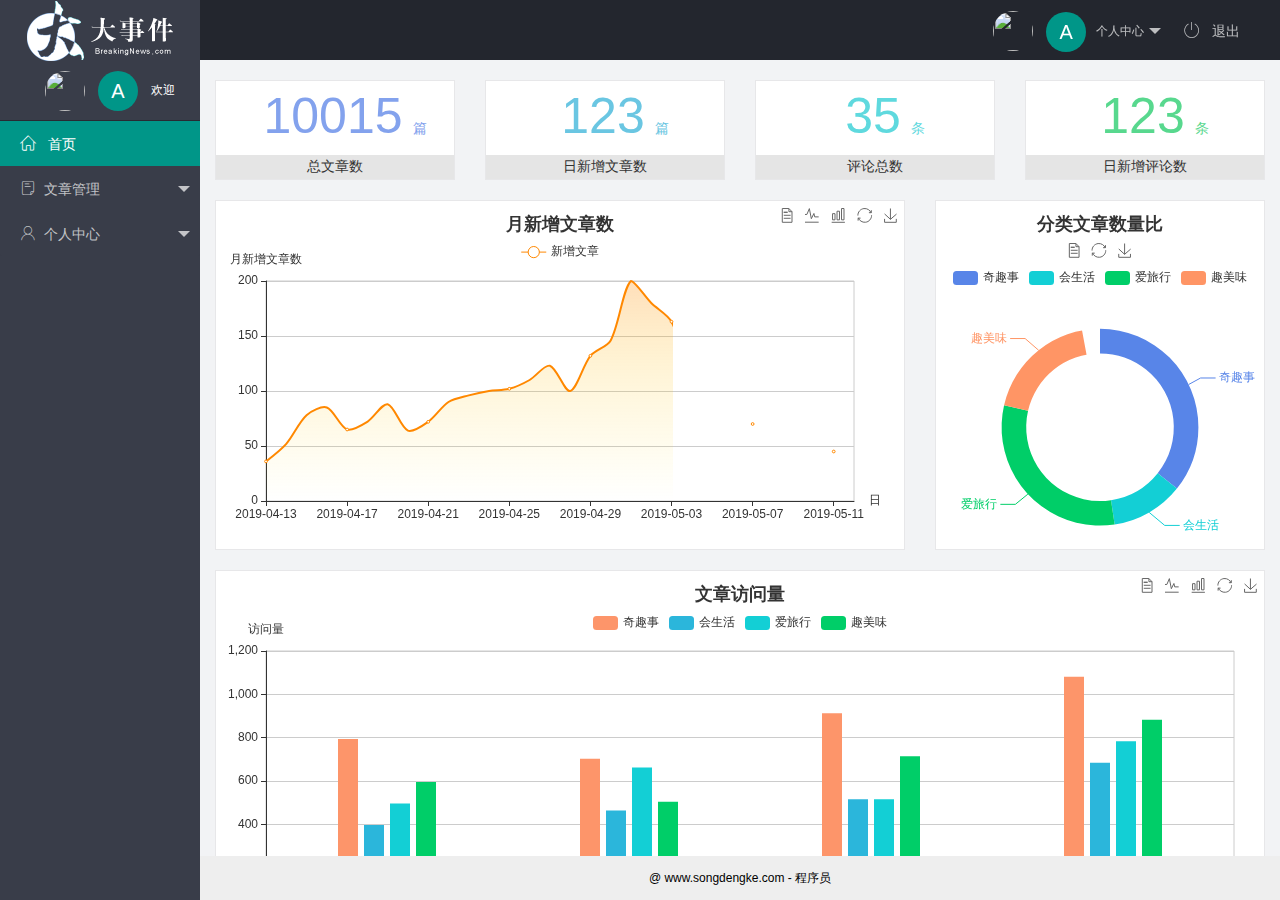
==== commit 7cb46ca6: "完成个人中心的开发" ====
--- a/index.html
+++ b/index.html
@@ -29,9 +29,9 @@
 
                     </a>
                     <dl class="layui-nav-child">
-                        <dd><a href="">基本资料</a></dd>
-                        <dd><a href="">更换头像</a></dd>
-                        <dd><a href="">重置密码</a></dd>
+                        <dd><a href="/user/user_info.html" target="fm">基本资料</a></dd>
+                        <dd><a href="/user/user_avatar.html" target="fm">更换头像</a></dd>
+                        <dd><a href="/user/user_pwd.html" target="fm">重置密码</a></dd>
                     </dl>
                 </li>
                 <li class="layui-nav-item" lay-header-event="menuRight" lay-unselect>
@@ -61,9 +61,9 @@
                     <li class="layui-nav-item">
                         <a href="javascript:;"><span class="iconfont icon-user"></span>个人中心</a>
                         <dl class="layui-nav-child">
-                            <dd><a href="javascript:;"><i class="layui-icon layui-icon-username"></i>基本资料</a></dd>
-                            <dd><a href="javascript:;"><i class="layui-icon layui-icon-picture"></i>更换头像</a></dd>
-                            <dd><a href="javascript:;"><i class="layui-icon layui-icon-auz"></i>重置密码</a></dd>
+                            <dd><a href="/user/user_info.html" target="fm"><i class="layui-icon layui-icon-username"></i>基本资料</a></dd>
+                            <dd><a href="/user/user_avatar.html" target="fm"><i class="layui-icon layui-icon-picture"></i>更换头像</a></dd>
+                            <dd><a href="/user/user_pwd.html" target="fm"><i class="layui-icon layui-icon-auz"></i>重置密码</a></dd>
                         </dl>
                     </li>
                 </ul>
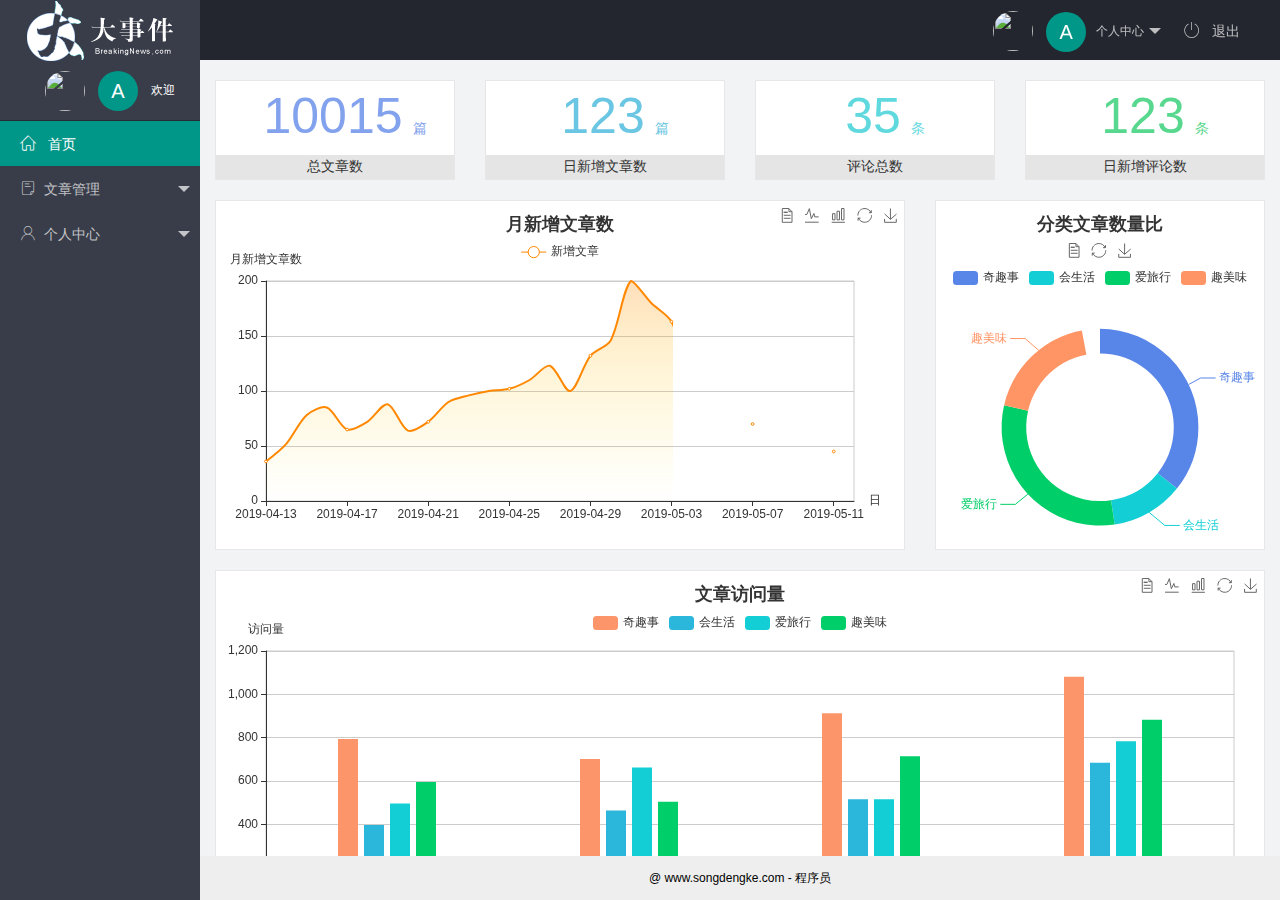
==== commit c3883d21: "完成文章管理相关的开发" ====
--- a/index.html
+++ b/index.html
@@ -53,9 +53,9 @@
                     <li class="layui-nav-item">
                         <a class="" href="javascript:;"><span class="iconfont icon-16"></span>文章管理</a>
                         <dl class="layui-nav-child">
-                            <dd><a href="javascript:;"><i class="layui-icon layui-icon-app"></i>文章类别</a></dd>
-                            <dd><a href="javascript:;"><i class="layui-icon layui-icon-app"></i>文章列表</a></dd>
-                            <dd><a href="javascript:;"><i class="layui-icon layui-icon-app"></i>发布文章</a></dd>
+                            <dd><a href="/article/art_cate.html" target="fm"><i class="layui-icon layui-icon-app"></i>文章类别</a></dd>
+                            <dd><a href="/article/art_list.html" target="fm"><i class="layui-icon layui-icon-app"></i>文章列表</a></dd>
+                            <dd><a href="/article/art.pub.html" target="fm"><i class="layui-icon layui-icon-app"></i>发布文章</a></dd>
                         </dl>
                     </li>
                     <li class="layui-nav-item">
